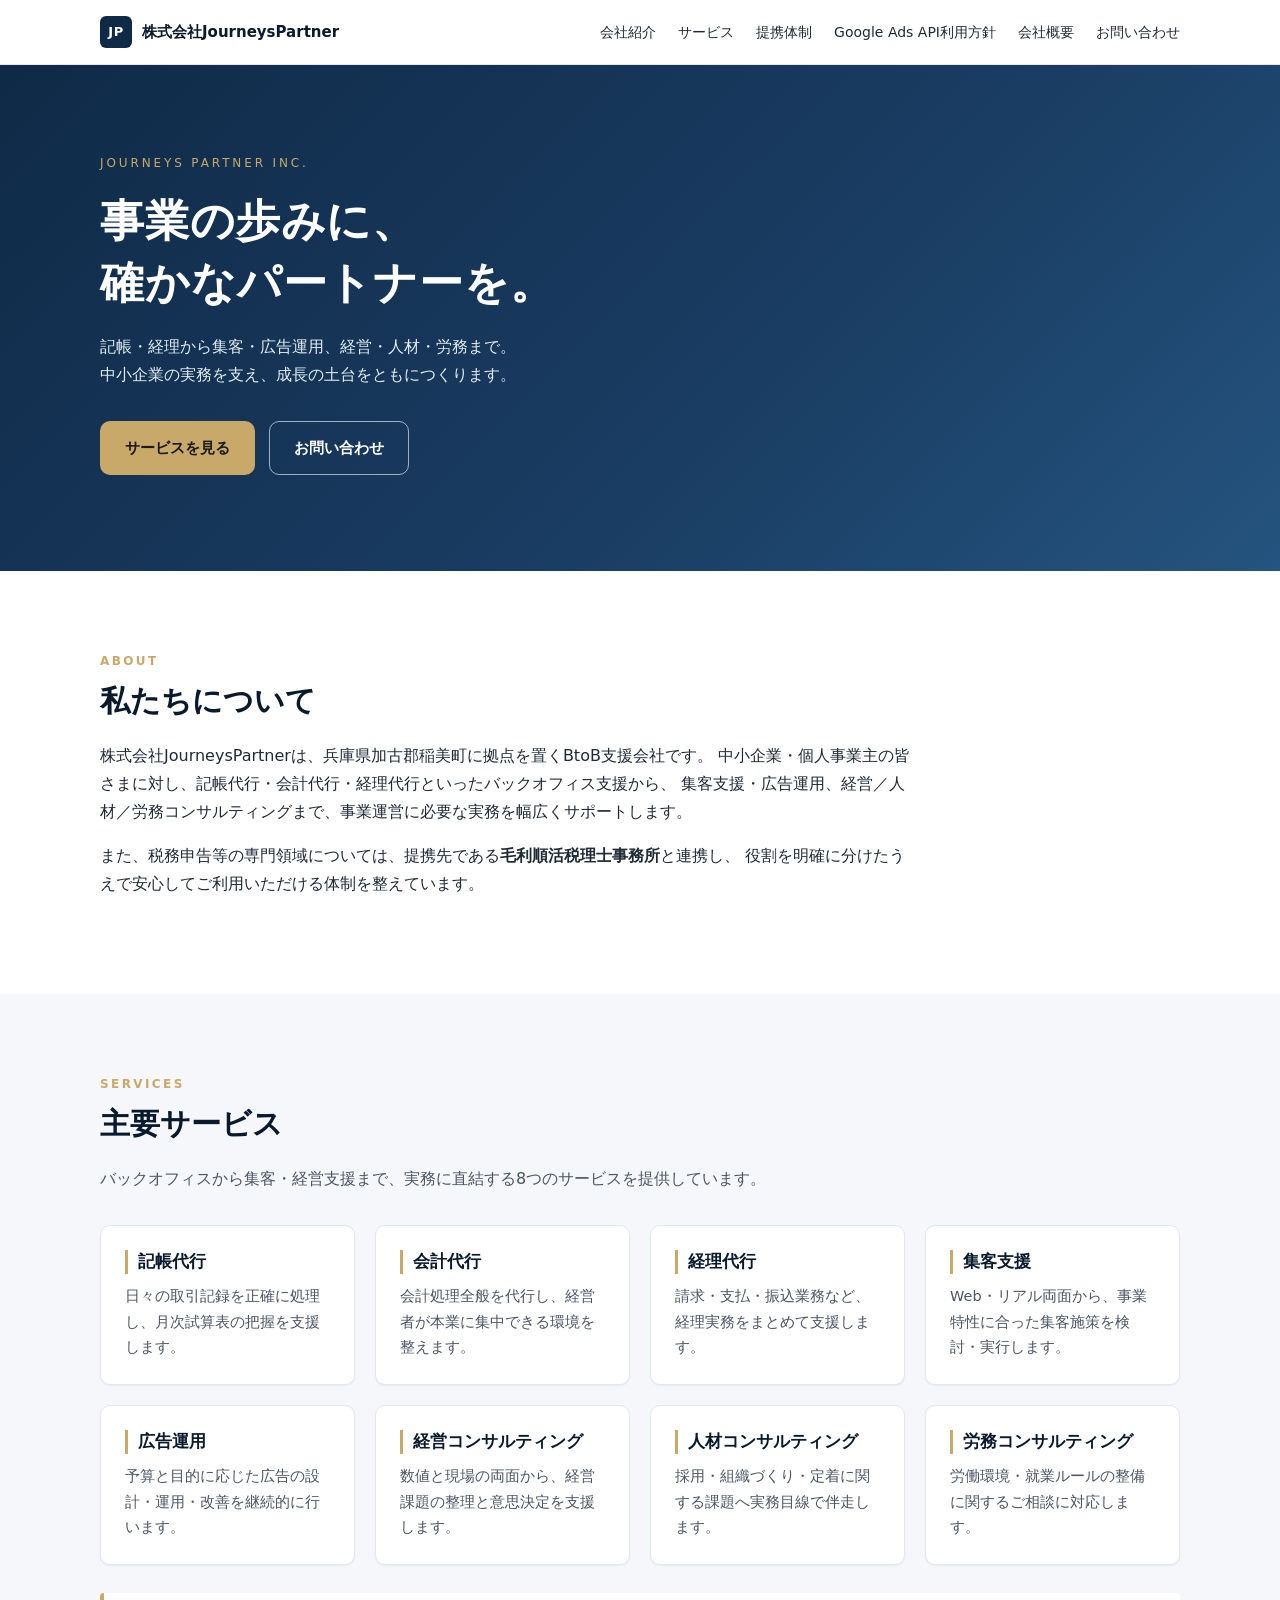
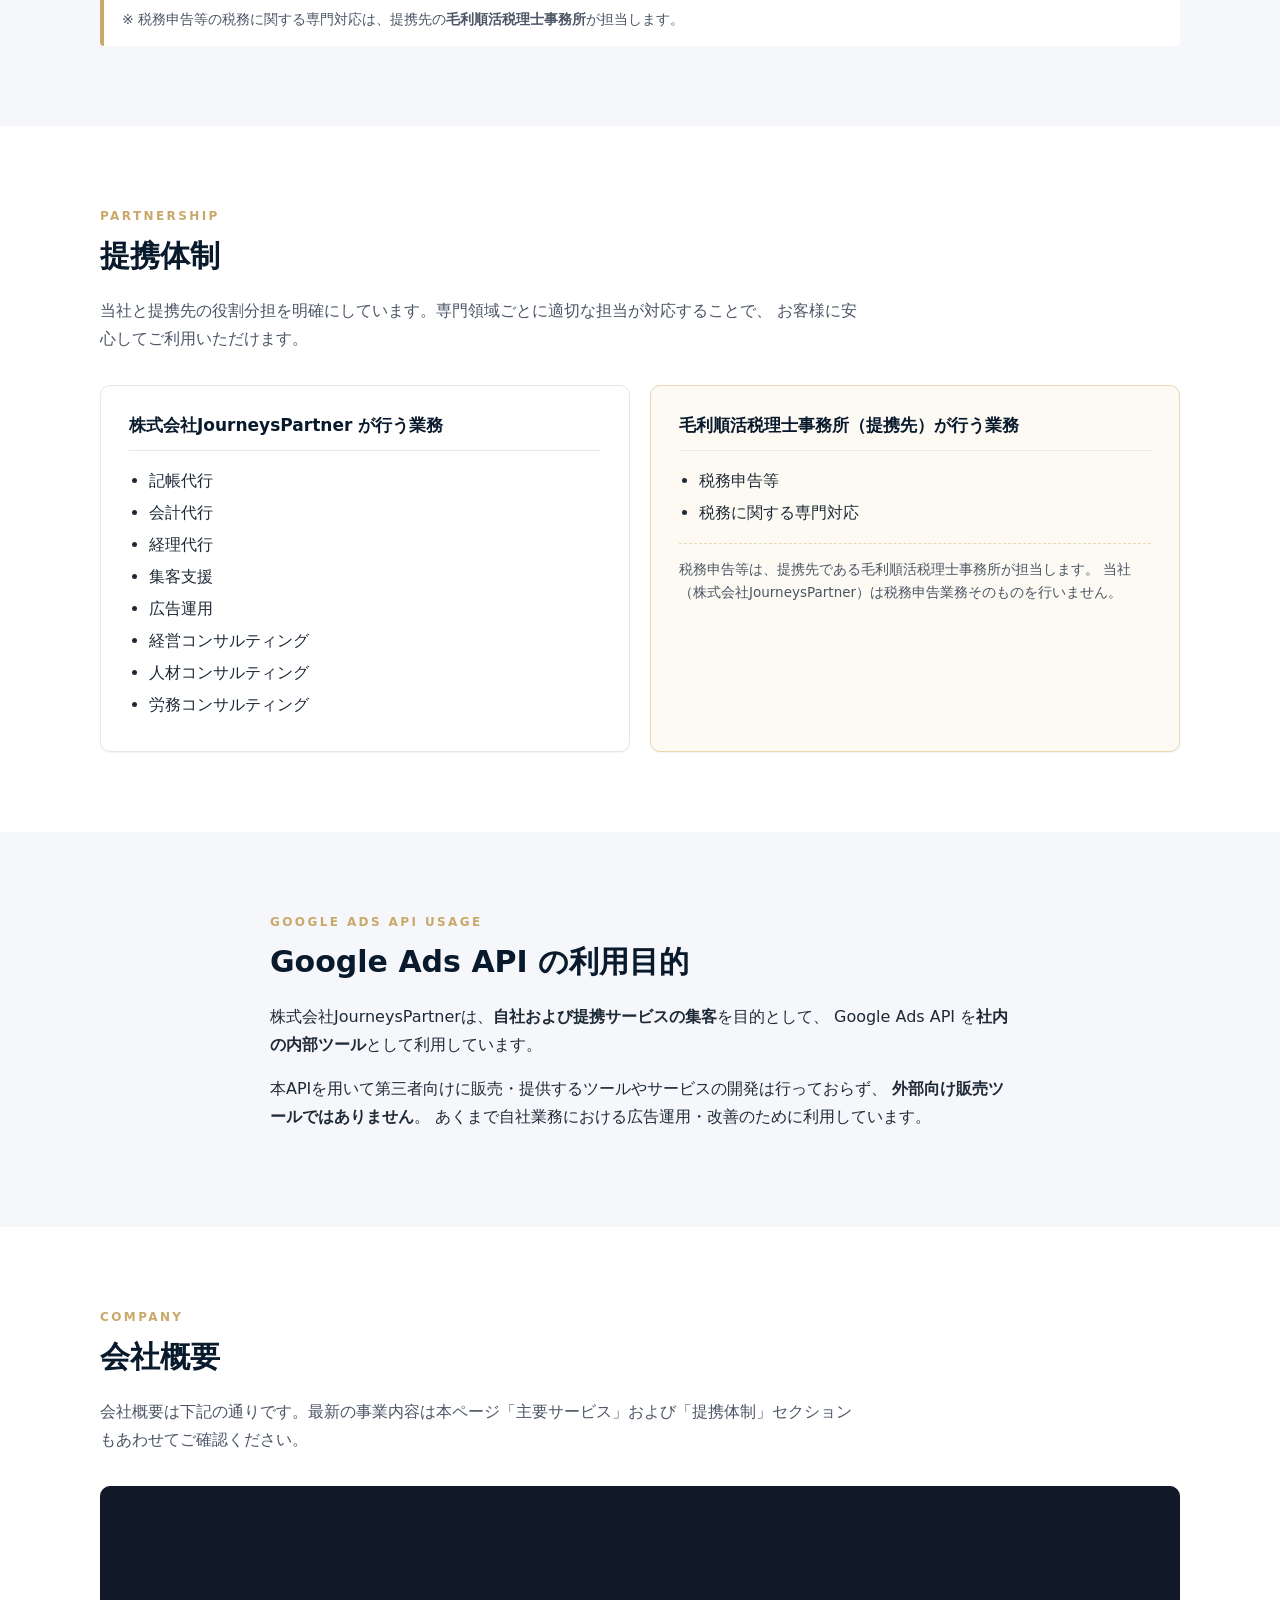
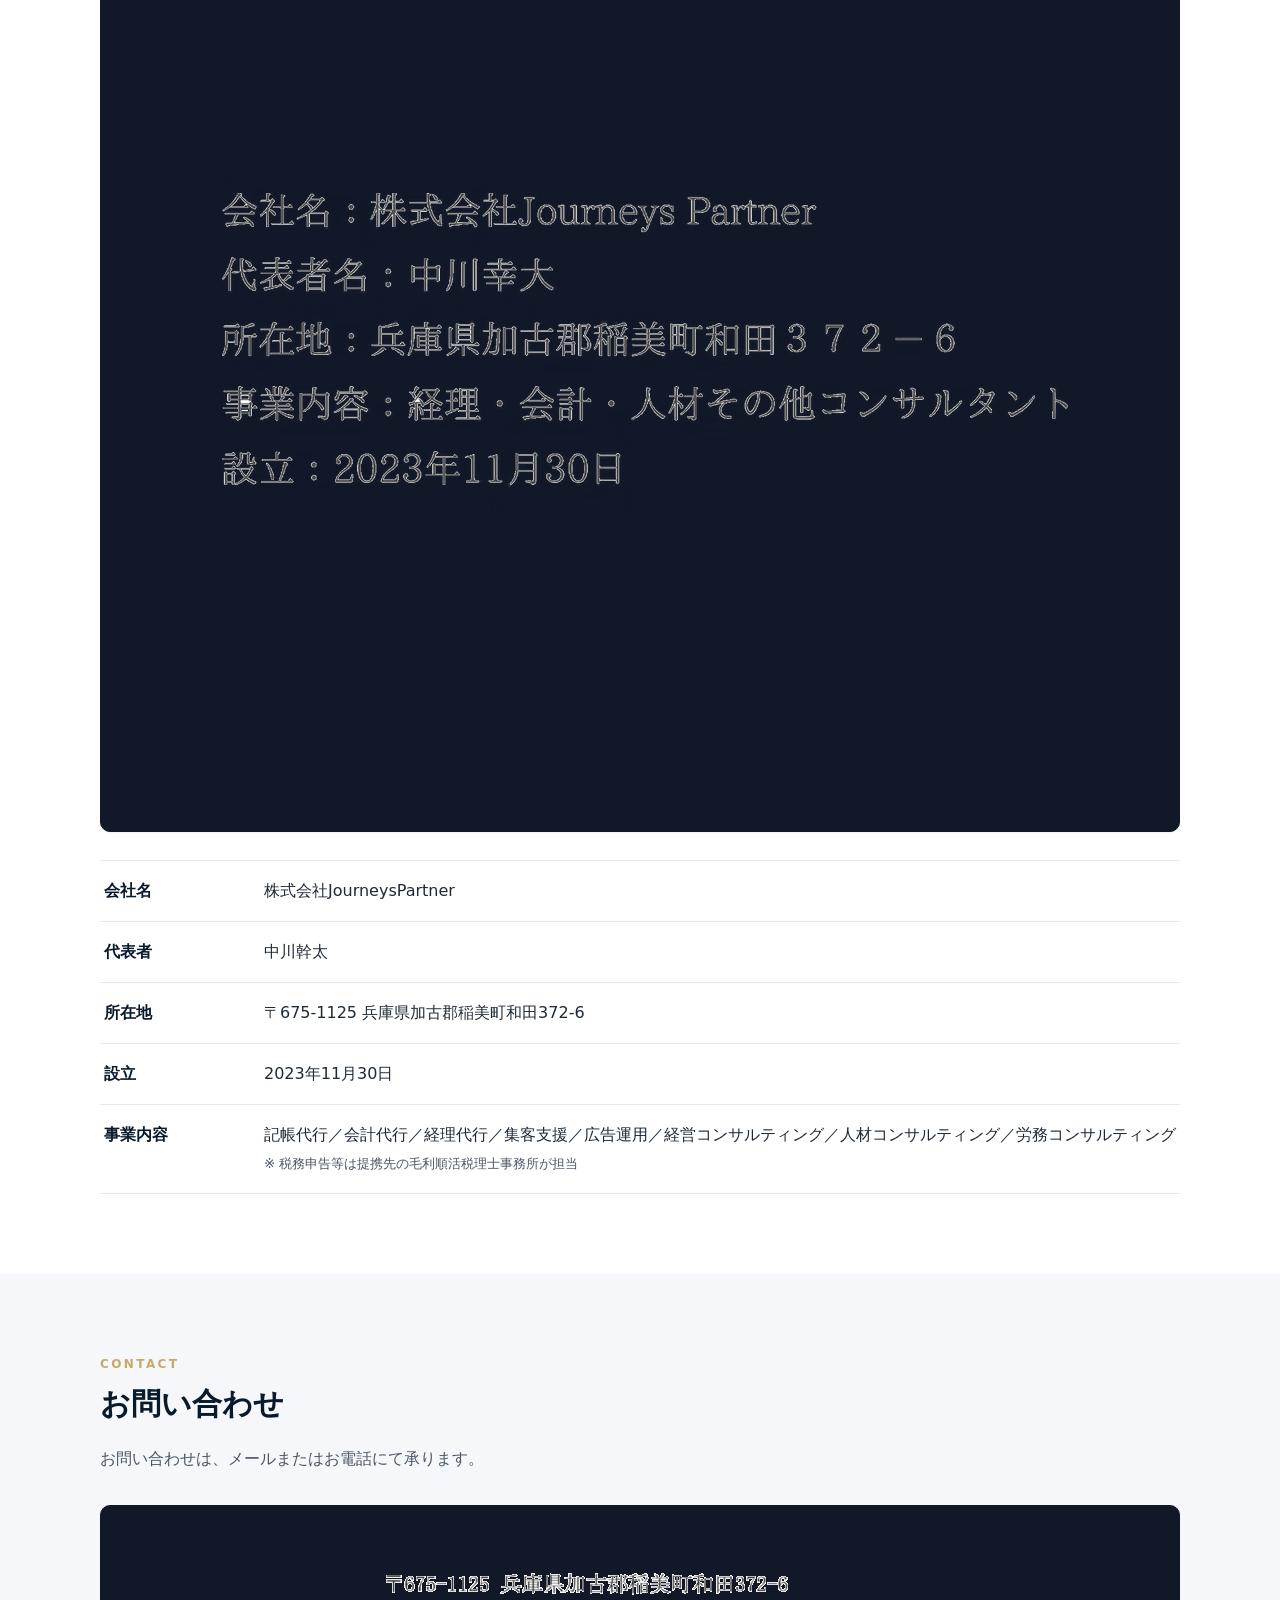
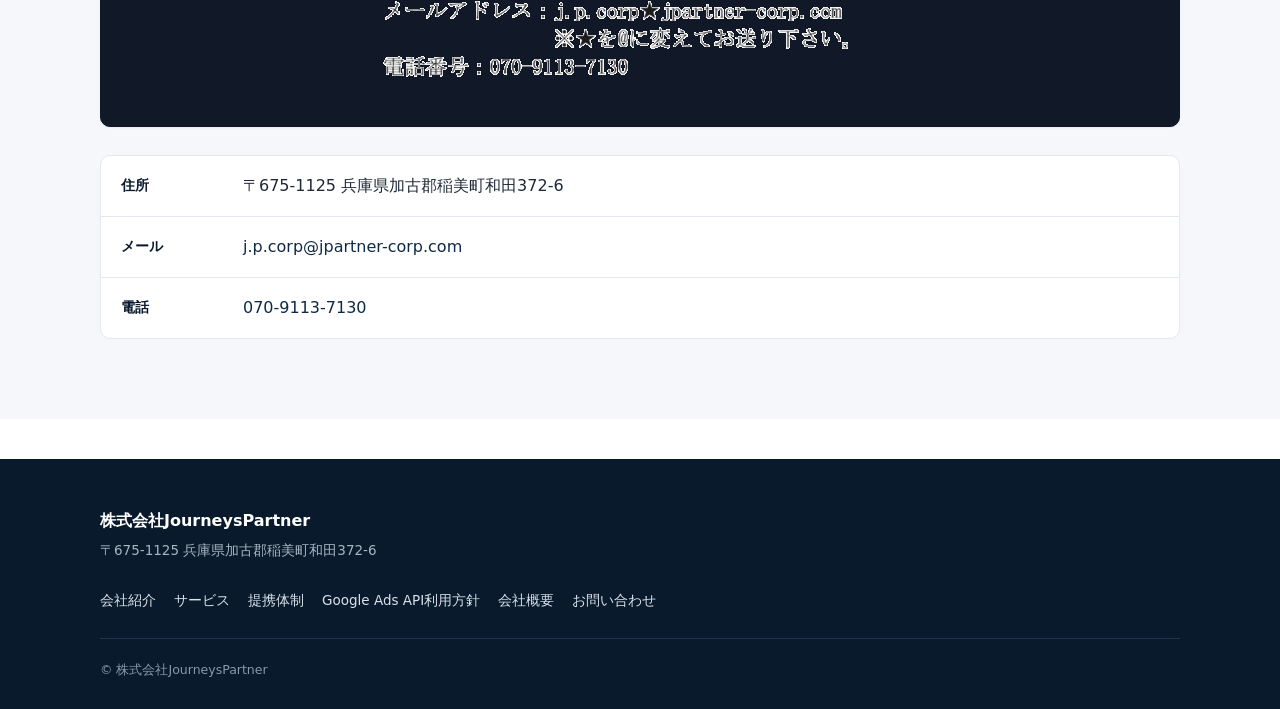
==== index.html @ 68b9101c "feat: launch journeyspartner corporate site" ====
<!DOCTYPE html>
<html lang="ja">
<head>
<meta charset="UTF-8" />
<meta name="viewport" content="width=device-width, initial-scale=1.0" />
<title>株式会社JourneysPartner｜記帳代行・集客支援・広告運用・経営コンサルティング</title>
<meta name="description" content="株式会社JourneysPartnerは、記帳代行・会計代行・経理代行・集客支援・広告運用・経営／人材／労務コンサルティングを提供します。税務申告等は提携先の毛利順活税理士事務所が担当し、役割分担を明確にしたワンストップ支援を行います。" />
<meta name="robots" content="index,follow" />
<meta name="theme-color" content="#0f2a47" />

<!-- OGP -->
<meta property="og:type" content="website" />
<meta property="og:site_name" content="株式会社JourneysPartner" />
<meta property="og:title" content="株式会社JourneysPartner" />
<meta property="og:description" content="記帳代行・集客支援・広告運用・経営コンサルティングなどを提供。税務申告等は提携先の毛利順活税理士事務所が担当します。" />
<meta property="og:locale" content="ja_JP" />
<meta property="og:image" content="assets/company-profile.png" />
<meta name="twitter:card" content="summary_large_image" />

<!-- favicon 導線: /favicon.ico もしくは下記を有効化 -->
<!-- <link rel="icon" href="assets/favicon.ico" /> -->

<link rel="stylesheet" href="css/style.css" />
</head>
<body>

<header class="site-header" role="banner">
  <div class="container header-inner">
    <a href="#top" class="brand" aria-label="株式会社JourneysPartner トップへ">
      <span class="brand-mark" aria-hidden="true">JP</span>
      <span class="brand-name">株式会社JourneysPartner</span>
    </a>
    <button class="nav-toggle" aria-expanded="false" aria-controls="globalNav" aria-label="メニューを開閉">
      <span></span><span></span><span></span>
    </button>
    <nav id="globalNav" class="global-nav" aria-label="グローバルナビゲーション">
      <ul>
        <li><a href="#about">会社紹介</a></li>
        <li><a href="#services">サービス</a></li>
        <li><a href="#partnership">提携体制</a></li>
        <li><a href="#ads-policy">Google Ads API利用方針</a></li>
        <li><a href="#company">会社概要</a></li>
        <li><a href="#contact">お問い合わせ</a></li>
      </ul>
    </nav>
  </div>
</header>

<main id="top">

  <!-- Hero -->
  <section class="hero">
    <div class="container hero-inner">
      <p class="hero-eyebrow">Journeys Partner Inc.</p>
      <h1 class="hero-title">
        事業の歩みに、<br />
        確かなパートナーを。
      </h1>
      <p class="hero-lead">
        記帳・経理から集客・広告運用、経営・人材・労務まで。<br />
        中小企業の実務を支え、成長の土台をともにつくります。
      </p>
      <div class="hero-actions">
        <a class="btn btn-primary" href="#services">サービスを見る</a>
        <a class="btn btn-ghost" href="#contact">お問い合わせ</a>
      </div>
    </div>
  </section>

  <!-- About -->
  <section id="about" class="section">
    <div class="container">
      <p class="section-eyebrow">About</p>
      <h2 class="section-title">私たちについて</h2>
      <div class="about-grid">
        <p>
          株式会社JourneysPartnerは、兵庫県加古郡稲美町に拠点を置くBtoB支援会社です。
          中小企業・個人事業主の皆さまに対し、記帳代行・会計代行・経理代行といったバックオフィス支援から、
          集客支援・広告運用、経営／人材／労務コンサルティングまで、事業運営に必要な実務を幅広くサポートします。
        </p>
        <p>
          また、税務申告等の専門領域については、提携先である<strong>毛利順活税理士事務所</strong>と連携し、
          役割を明確に分けたうえで安心してご利用いただける体制を整えています。
        </p>
      </div>
    </div>
  </section>

  <!-- Services -->
  <section id="services" class="section section-alt">
    <div class="container">
      <p class="section-eyebrow">Services</p>
      <h2 class="section-title">主要サービス</h2>
      <p class="section-desc">
        バックオフィスから集客・経営支援まで、実務に直結する8つのサービスを提供しています。
      </p>

      <ul class="service-list">
        <li class="service-card">
          <h3>記帳代行</h3>
          <p>日々の取引記録を正確に処理し、月次試算表の把握を支援します。</p>
        </li>
        <li class="service-card">
          <h3>会計代行</h3>
          <p>会計処理全般を代行し、経営者が本業に集中できる環境を整えます。</p>
        </li>
        <li class="service-card">
          <h3>経理代行</h3>
          <p>請求・支払・振込業務など、経理実務をまとめて支援します。</p>
        </li>
        <li class="service-card">
          <h3>集客支援</h3>
          <p>Web・リアル両面から、事業特性に合った集客施策を検討・実行します。</p>
        </li>
        <li class="service-card">
          <h3>広告運用</h3>
          <p>予算と目的に応じた広告の設計・運用・改善を継続的に行います。</p>
        </li>
        <li class="service-card">
          <h3>経営コンサルティング</h3>
          <p>数値と現場の両面から、経営課題の整理と意思決定を支援します。</p>
        </li>
        <li class="service-card">
          <h3>人材コンサルティング</h3>
          <p>採用・組織づくり・定着に関する課題へ実務目線で伴走します。</p>
        </li>
        <li class="service-card">
          <h3>労務コンサルティング</h3>
          <p>労働環境・就業ルールの整備に関するご相談に対応します。</p>
        </li>
      </ul>

      <p class="notice">
        ※ 税務申告等の税務に関する専門対応は、提携先の<strong>毛利順活税理士事務所</strong>が担当します。
      </p>
    </div>
  </section>

  <!-- Partnership -->
  <section id="partnership" class="section">
    <div class="container">
      <p class="section-eyebrow">Partnership</p>
      <h2 class="section-title">提携体制</h2>
      <p class="section-desc">
        当社と提携先の役割分担を明確にしています。専門領域ごとに適切な担当が対応することで、
        お客様に安心してご利用いただけます。
      </p>

      <div class="partnership-grid">
        <div class="partnership-card">
          <h3>株式会社JourneysPartner が行う業務</h3>
          <ul>
            <li>記帳代行</li>
            <li>会計代行</li>
            <li>経理代行</li>
            <li>集客支援</li>
            <li>広告運用</li>
            <li>経営コンサルティング</li>
            <li>人材コンサルティング</li>
            <li>労務コンサルティング</li>
          </ul>
        </div>
        <div class="partnership-card partnership-card-accent">
          <h3>毛利順活税理士事務所（提携先）が行う業務</h3>
          <ul>
            <li>税務申告等</li>
            <li>税務に関する専門対応</li>
          </ul>
          <p class="partnership-note">
            税務申告等は、提携先である毛利順活税理士事務所が担当します。
            当社（株式会社JourneysPartner）は税務申告業務そのものを行いません。
          </p>
        </div>
      </div>
    </div>
  </section>

  <!-- Google Ads API Policy -->
  <section id="ads-policy" class="section section-alt">
    <div class="container narrow">
      <p class="section-eyebrow">Google Ads API Usage</p>
      <h2 class="section-title">Google Ads API の利用目的</h2>
      <p>
        株式会社JourneysPartnerは、<strong>自社および提携サービスの集客</strong>を目的として、
        Google Ads API を<strong>社内の内部ツール</strong>として利用しています。
      </p>
      <p>
        本APIを用いて第三者向けに販売・提供するツールやサービスの開発は行っておらず、
        <strong>外部向け販売ツールではありません</strong>。
        あくまで自社業務における広告運用・改善のために利用しています。
      </p>
    </div>
  </section>

  <!-- Company image -->
  <section id="company" class="section">
    <div class="container">
      <p class="section-eyebrow">Company</p>
      <h2 class="section-title">会社概要</h2>
      <p class="section-desc">
        会社概要は下記の通りです。最新の事業内容は本ページ「主要サービス」および「提携体制」セクションもあわせてご確認ください。
      </p>

      <figure class="image-frame image-frame-dark">
        <img src="assets/company-profile.png"
             alt="株式会社Journeys Partner 会社概要：会社名 株式会社Journeys Partner、代表者 中川幹太、所在地 兵庫県加古郡稲美町和田372-6、設立 2023年11月30日、事業内容を記載"
             loading="lazy" />
      </figure>

      <dl class="company-meta">
        <div><dt>会社名</dt><dd>株式会社JourneysPartner</dd></div>
        <div><dt>代表者</dt><dd>中川幹太</dd></div>
        <div><dt>所在地</dt><dd>〒675-1125 兵庫県加古郡稲美町和田372-6</dd></div>
        <div><dt>設立</dt><dd>2023年11月30日</dd></div>
        <div><dt>事業内容</dt>
          <dd>
            記帳代行／会計代行／経理代行／集客支援／広告運用／経営コンサルティング／人材コンサルティング／労務コンサルティング
            <br /><small>※ 税務申告等は提携先の毛利順活税理士事務所が担当</small>
          </dd>
        </div>
      </dl>
    </div>
  </section>

  <!-- Contact image -->
  <section id="contact" class="section section-alt">
    <div class="container">
      <p class="section-eyebrow">Contact</p>
      <h2 class="section-title">お問い合わせ</h2>
      <p class="section-desc">
        お問い合わせは、メールまたはお電話にて承ります。
      </p>

      <figure class="image-frame image-frame-dark">
        <img src="assets/contact-info.png"
             alt="連絡先：〒675-1125 兵庫県加古郡稲美町和田372-6、メールアドレス j.p.corp@jpartner-corp.com、電話番号 070-9113-7130"
             loading="lazy" />
      </figure>

      <ul class="contact-list">
        <li><span class="contact-label">住所</span><span>〒675-1125 兵庫県加古郡稲美町和田372-6</span></li>
        <li><span class="contact-label">メール</span><a href="mailto:j.p.corp@jpartner-corp.com">j.p.corp@jpartner-corp.com</a></li>
        <li><span class="contact-label">電話</span><a href="tel:07091137130">070-9113-7130</a></li>
      </ul>
    </div>
  </section>

</main>

<footer class="site-footer">
  <div class="container footer-inner">
    <div class="footer-brand">
      <p class="footer-name">株式会社JourneysPartner</p>
      <p class="footer-addr">〒675-1125 兵庫県加古郡稲美町和田372-6</p>
    </div>
    <nav aria-label="フッターナビゲーション">
      <ul class="footer-nav">
        <li><a href="#about">会社紹介</a></li>
        <li><a href="#services">サービス</a></li>
        <li><a href="#partnership">提携体制</a></li>
        <li><a href="#ads-policy">Google Ads API利用方針</a></li>
        <li><a href="#company">会社概要</a></li>
        <li><a href="#contact">お問い合わせ</a></li>
      </ul>
    </nav>
    <p class="copyright">&copy; 株式会社JourneysPartner</p>
  </div>
</footer>

<script src="js/main.js"></script>
</body>
</html>
---- css/style.css ----
:root {
  --color-bg: #ffffff;
  --color-bg-alt: #f5f7fa;
  --color-text: #1f2a37;
  --color-text-muted: #4b5565;
  --color-primary: #0f2a47;
  --color-primary-strong: #091a2d;
  --color-accent: #c9a96a;
  --color-border: #e3e8ef;
  --color-frame: #111827;
  --max-width: 1120px;
  --radius: 10px;
  --shadow-sm: 0 1px 2px rgba(15, 42, 71, 0.06);
  --shadow-md: 0 6px 24px rgba(15, 42, 71, 0.08);
  --font-jp: "Hiragino Kaku Gothic ProN", "Hiragino Sans", "Yu Gothic", "Meiryo", system-ui, -apple-system, "Segoe UI", sans-serif;
}

* { box-sizing: border-box; }
html { scroll-behavior: smooth; }
body {
  margin: 0;
  font-family: var(--font-jp);
  color: var(--color-text);
  background: var(--color-bg);
  line-height: 1.75;
  -webkit-font-smoothing: antialiased;
  font-size: 16px;
}
img { max-width: 100%; height: auto; display: block; }
a { color: var(--color-primary); text-decoration: none; }
a:hover { text-decoration: underline; }
h1, h2, h3 { line-height: 1.4; color: var(--color-primary-strong); }

.container { width: 100%; max-width: var(--max-width); margin: 0 auto; padding: 0 20px; }
.container.narrow { max-width: 780px; }

/* Header */
.site-header {
  position: sticky; top: 0; z-index: 50;
  background: rgba(255,255,255,0.95);
  backdrop-filter: saturate(180%) blur(8px);
  border-bottom: 1px solid var(--color-border);
}
.header-inner {
  display: flex; align-items: center; justify-content: space-between;
  height: 64px;
}
.brand { display: flex; align-items: center; gap: 10px; font-weight: 700; color: var(--color-primary-strong); }
.brand:hover { text-decoration: none; }
.brand-mark {
  display: inline-flex; align-items: center; justify-content: center;
  width: 32px; height: 32px; border-radius: 6px;
  background: var(--color-primary); color: #fff;
  font-size: 13px; letter-spacing: 0.5px;
}
.brand-name { font-size: 15px; }
.global-nav ul {
  display: flex; gap: 22px; list-style: none; margin: 0; padding: 0;
}
.global-nav a {
  font-size: 14px; color: var(--color-text); font-weight: 500;
}
.global-nav a:hover { color: var(--color-primary); }

.nav-toggle {
  display: none; background: none; border: 0; cursor: pointer;
  width: 40px; height: 40px; padding: 8px;
}
.nav-toggle span {
  display: block; height: 2px; background: var(--color-primary-strong);
  margin: 5px 0; transition: transform .2s, opacity .2s;
}

/* Hero */
.hero {
  background: linear-gradient(135deg, #0f2a47 0%, #1a3d63 60%, #24547f 100%);
  color: #fff;
  padding: 88px 0 96px;
}
.hero-eyebrow {
  letter-spacing: 0.24em; font-size: 12px; text-transform: uppercase;
  color: var(--color-accent); margin: 0 0 16px;
}
.hero-title {
  font-size: clamp(28px, 4.2vw, 44px);
  margin: 0 0 20px;
  color: #fff;
  font-weight: 700;
  letter-spacing: 0.02em;
}
.hero-lead {
  font-size: clamp(14px, 1.6vw, 16px);
  color: #e5edf5;
  margin: 0 0 32px;
}
.hero-actions { display: flex; gap: 14px; flex-wrap: wrap; }

.btn {
  display: inline-block; padding: 13px 24px;
  border-radius: var(--radius); font-weight: 600; font-size: 15px;
  border: 1px solid transparent; transition: .2s;
}
.btn-primary { background: var(--color-accent); color: #1a1a1a; }
.btn-primary:hover { background: #d9ba7a; text-decoration: none; }
.btn-ghost { border-color: rgba(255,255,255,0.6); color: #fff; }
.btn-ghost:hover { background: rgba(255,255,255,0.1); text-decoration: none; }

/* Section */
.section { padding: 80px 0; }
.section-alt { background: var(--color-bg-alt); }
.section-eyebrow {
  color: var(--color-accent);
  letter-spacing: 0.2em; font-size: 12px; text-transform: uppercase;
  margin: 0 0 8px; font-weight: 600;
}
.section-title {
  font-size: clamp(22px, 2.6vw, 30px); margin: 0 0 20px;
}
.section-desc { color: var(--color-text-muted); margin: 0 0 32px; max-width: 760px; }

.about-grid p { margin: 0 0 16px; max-width: 820px; }

/* Services */
.service-list {
  list-style: none; padding: 0; margin: 0;
  display: grid; gap: 20px;
  grid-template-columns: repeat(auto-fit, minmax(240px, 1fr));
}
.service-card {
  background: #fff; padding: 24px;
  border: 1px solid var(--color-border);
  border-radius: var(--radius);
  box-shadow: var(--shadow-sm);
  transition: transform .2s, box-shadow .2s;
}
.service-card:hover { transform: translateY(-2px); box-shadow: var(--shadow-md); }
.service-card h3 {
  margin: 0 0 10px; font-size: 17px;
  border-left: 3px solid var(--color-accent);
  padding-left: 10px;
}
.service-card p { margin: 0; color: var(--color-text-muted); font-size: 14.5px; }
.notice {
  margin: 28px 0 0; padding: 14px 18px;
  background: #fff; border-left: 4px solid var(--color-accent);
  color: var(--color-text-muted); font-size: 14px; border-radius: 4px;
}

/* Partnership */
.partnership-grid {
  display: grid; gap: 20px;
  grid-template-columns: repeat(auto-fit, minmax(280px, 1fr));
}
.partnership-card {
  background: #fff; border: 1px solid var(--color-border);
  border-radius: var(--radius); padding: 28px;
  box-shadow: var(--shadow-sm);
}
.partnership-card h3 {
  margin: 0 0 16px; font-size: 17px;
  padding-bottom: 12px; border-bottom: 1px solid var(--color-border);
}
.partnership-card ul { margin: 0; padding-left: 20px; color: var(--color-text); }
.partnership-card ul li { margin: 4px 0; }
.partnership-card-accent {
  background: #fcfaf3;
  border-color: #e8d9b0;
}
.partnership-note {
  margin: 16px 0 0; padding-top: 14px;
  border-top: 1px dashed #e8d9b0;
  font-size: 13.5px; color: var(--color-text-muted);
}

/* Image frame */
.image-frame {
  margin: 0 0 28px; padding: 20px;
  background: #fff;
  border: 1px solid var(--color-border);
  border-radius: var(--radius);
  box-shadow: var(--shadow-sm);
  text-align: center;
}
.image-frame img { margin: 0 auto; max-width: 100%; }
.image-frame-dark {
  background: var(--color-frame);
  border-color: var(--color-frame);
}

/* Company meta */
.company-meta {
  margin: 0; display: grid; gap: 0;
  border-top: 1px solid var(--color-border);
}
.company-meta > div {
  display: grid;
  grid-template-columns: 160px 1fr;
  padding: 16px 4px;
  border-bottom: 1px solid var(--color-border);
}
.company-meta dt { font-weight: 600; color: var(--color-primary-strong); margin: 0; }
.company-meta dd { margin: 0; color: var(--color-text); }
.company-meta small { color: var(--color-text-muted); }

/* Contact list */
.contact-list {
  list-style: none; padding: 0; margin: 0;
  background: #fff; border: 1px solid var(--color-border);
  border-radius: var(--radius); overflow: hidden;
}
.contact-list li {
  display: grid; grid-template-columns: 110px 1fr; gap: 12px;
  padding: 16px 20px; border-bottom: 1px solid var(--color-border);
  align-items: center;
}
.contact-list li:last-child { border-bottom: 0; }
.contact-label { font-weight: 600; color: var(--color-primary-strong); font-size: 14px; }

/* Footer */
.site-footer {
  background: var(--color-primary-strong); color: #d9e0ea;
  padding: 48px 0 28px; margin-top: 40px;
}
.footer-inner { display: grid; gap: 24px; }
.footer-name { margin: 0 0 4px; color: #fff; font-weight: 600; }
.footer-addr { margin: 0; font-size: 13.5px; color: #a8b4c4; }
.footer-nav {
  list-style: none; padding: 0; margin: 0;
  display: flex; flex-wrap: wrap; gap: 18px;
}
.footer-nav a { color: #d9e0ea; font-size: 13.5px; }
.footer-nav a:hover { color: #fff; }
.copyright {
  margin: 0; padding-top: 20px; border-top: 1px solid #1e3352;
  font-size: 12.5px; color: #8998ad;
}

/* Responsive */
@media (max-width: 840px) {
  .nav-toggle { display: block; }
  .global-nav {
    position: absolute; top: 64px; left: 0; right: 0;
    background: #fff; border-bottom: 1px solid var(--color-border);
    max-height: 0; overflow: hidden; transition: max-height .25s ease;
  }
  .global-nav.is-open { max-height: 480px; }
  .global-nav ul { flex-direction: column; gap: 0; padding: 8px 20px 16px; }
  .global-nav li { border-bottom: 1px solid var(--color-border); }
  .global-nav li:last-child { border-bottom: 0; }
  .global-nav a { display: block; padding: 14px 0; }

  .hero { padding: 64px 0 72px; }
  .section { padding: 60px 0; }

  .company-meta > div { grid-template-columns: 1fr; gap: 4px; }
  .company-meta dt { font-size: 13px; color: var(--color-text-muted); }

  .contact-list li { grid-template-columns: 80px 1fr; padding: 14px 16px; }
}

@media (max-width: 480px) {
  .brand-name { display: none; }
  .hero-title { letter-spacing: 0; }
}
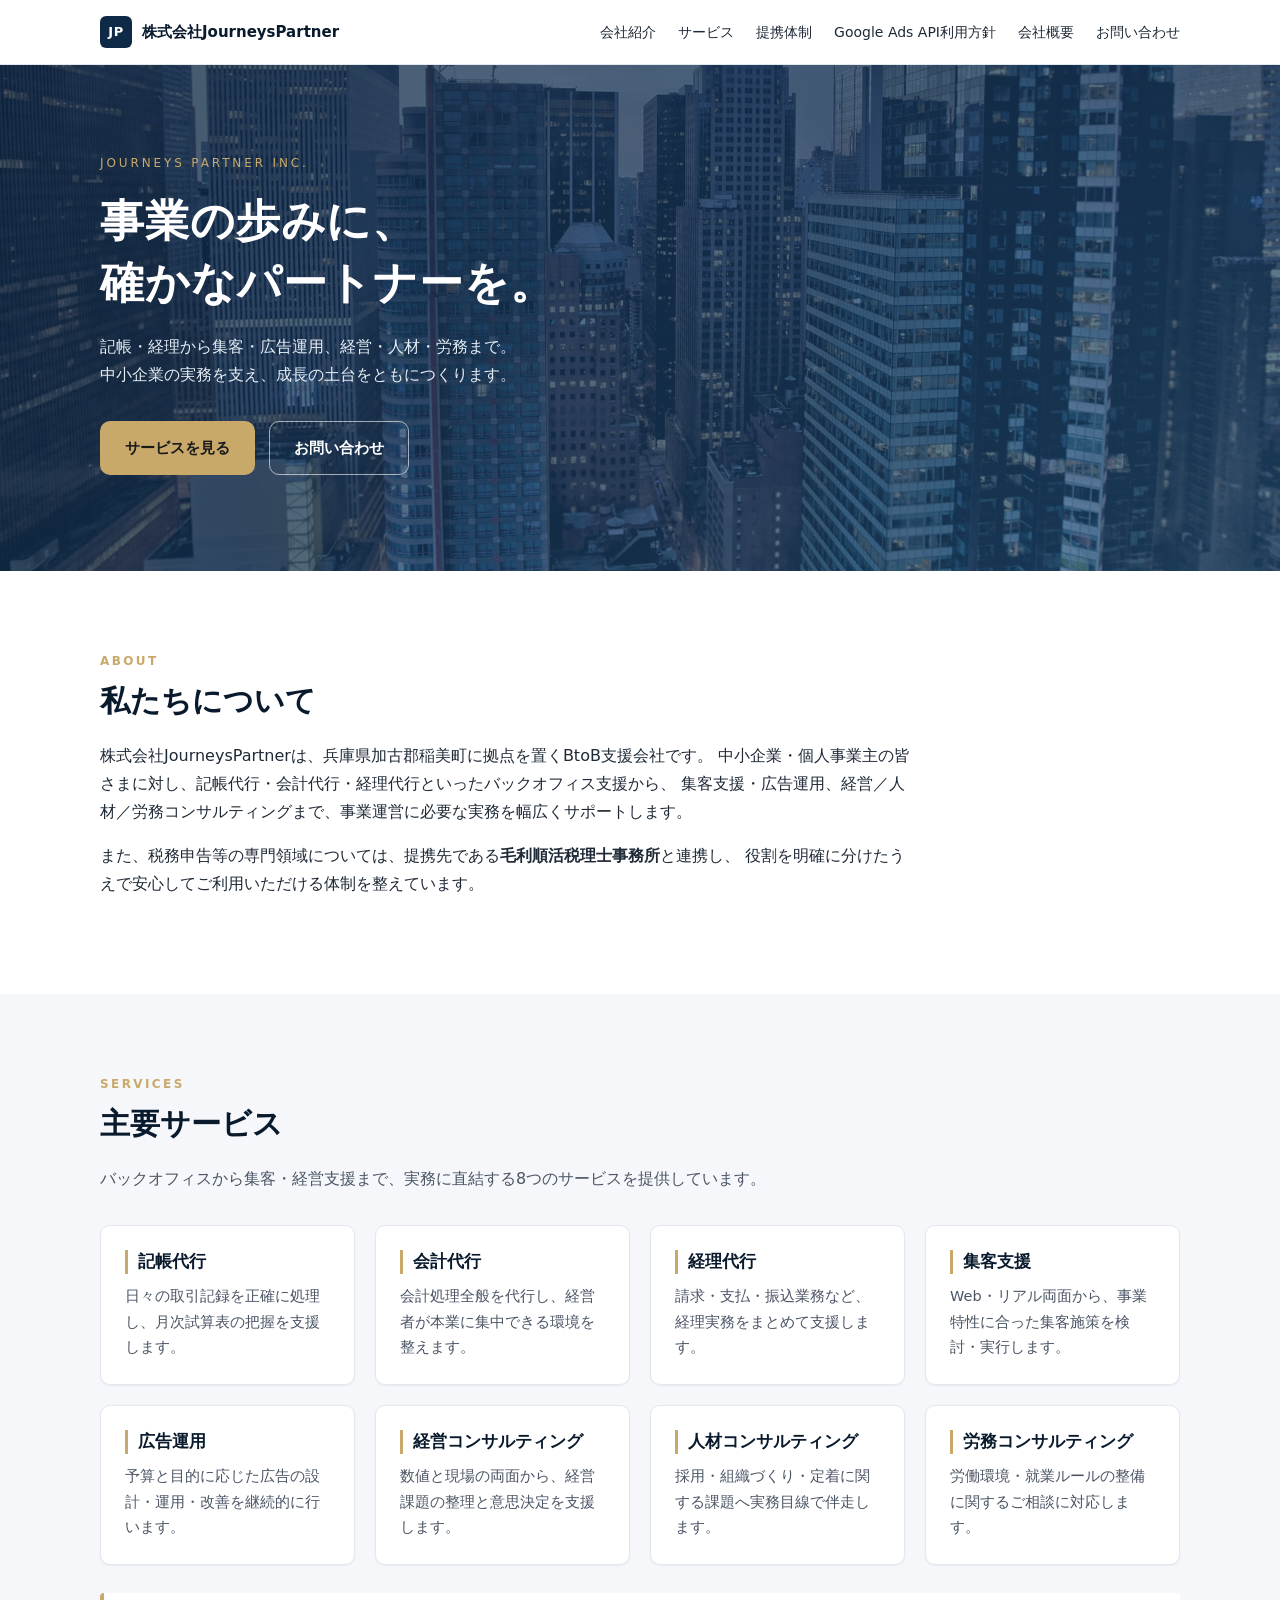
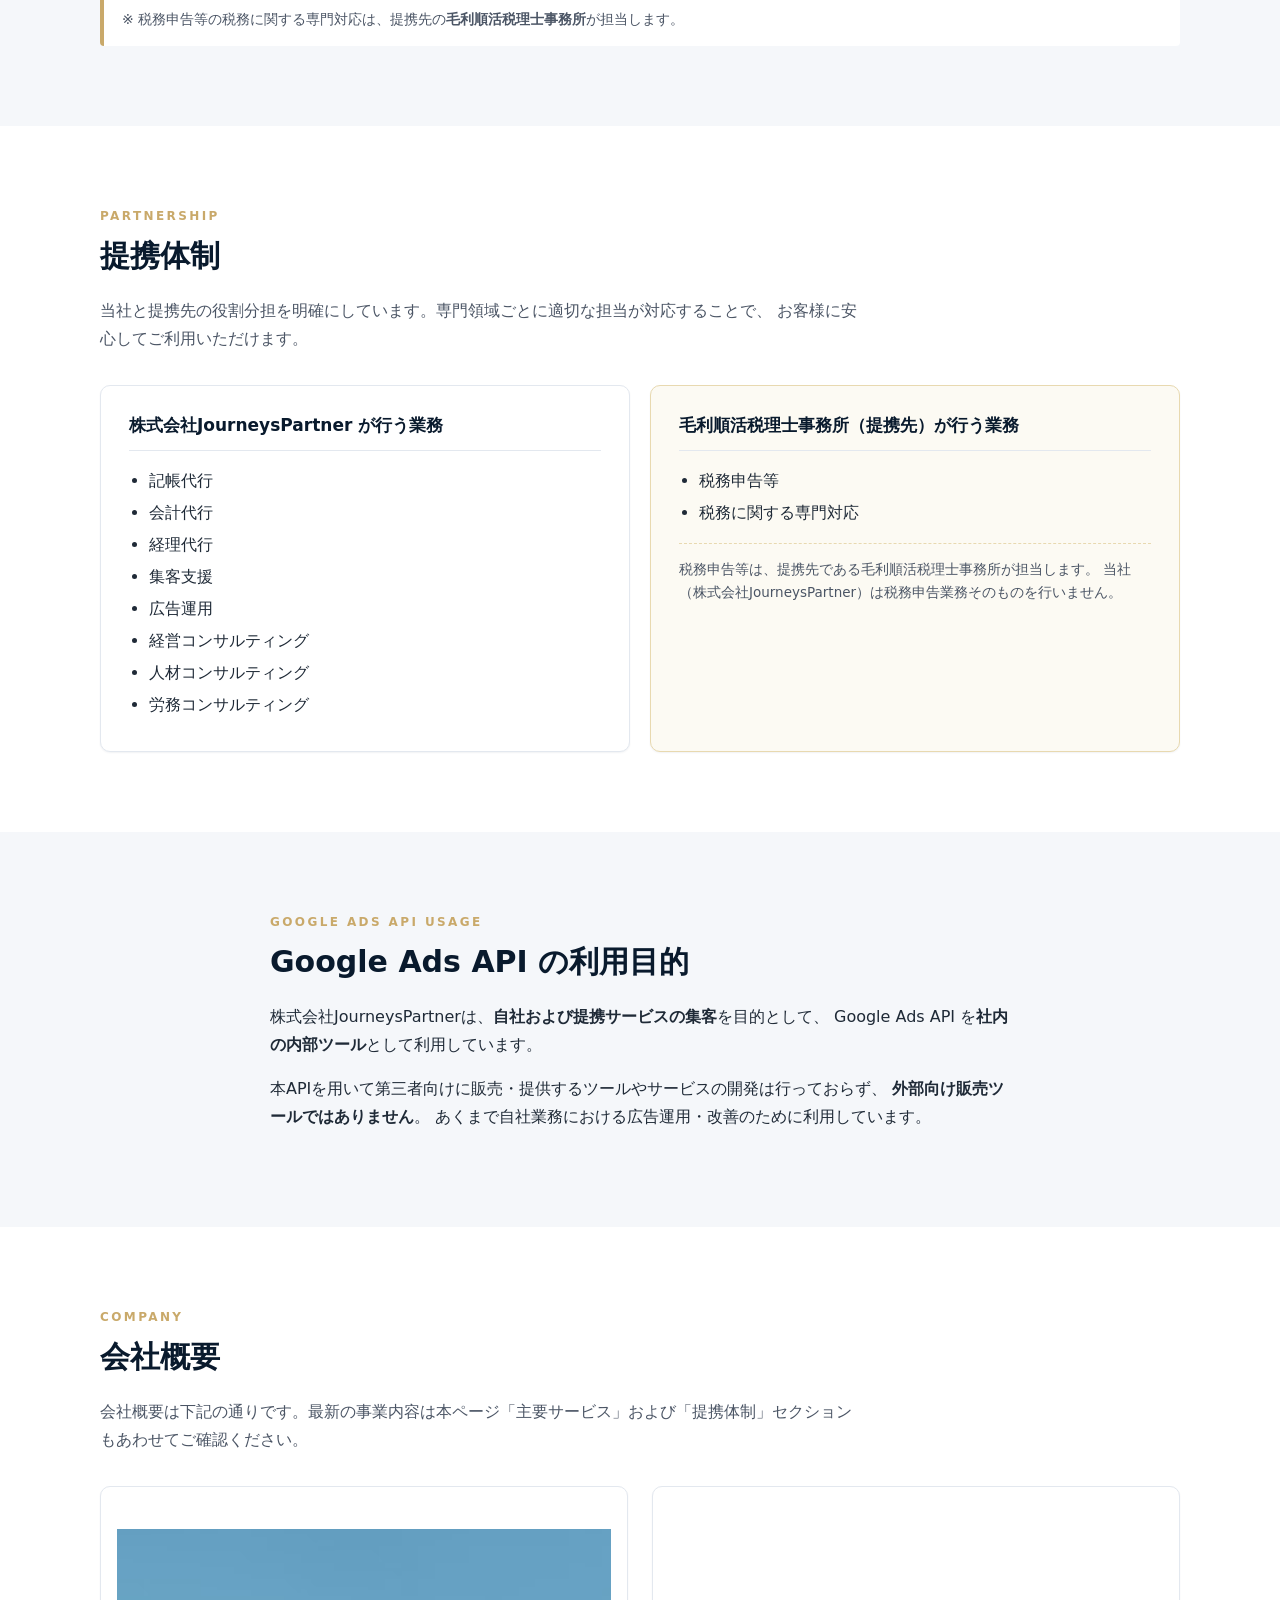
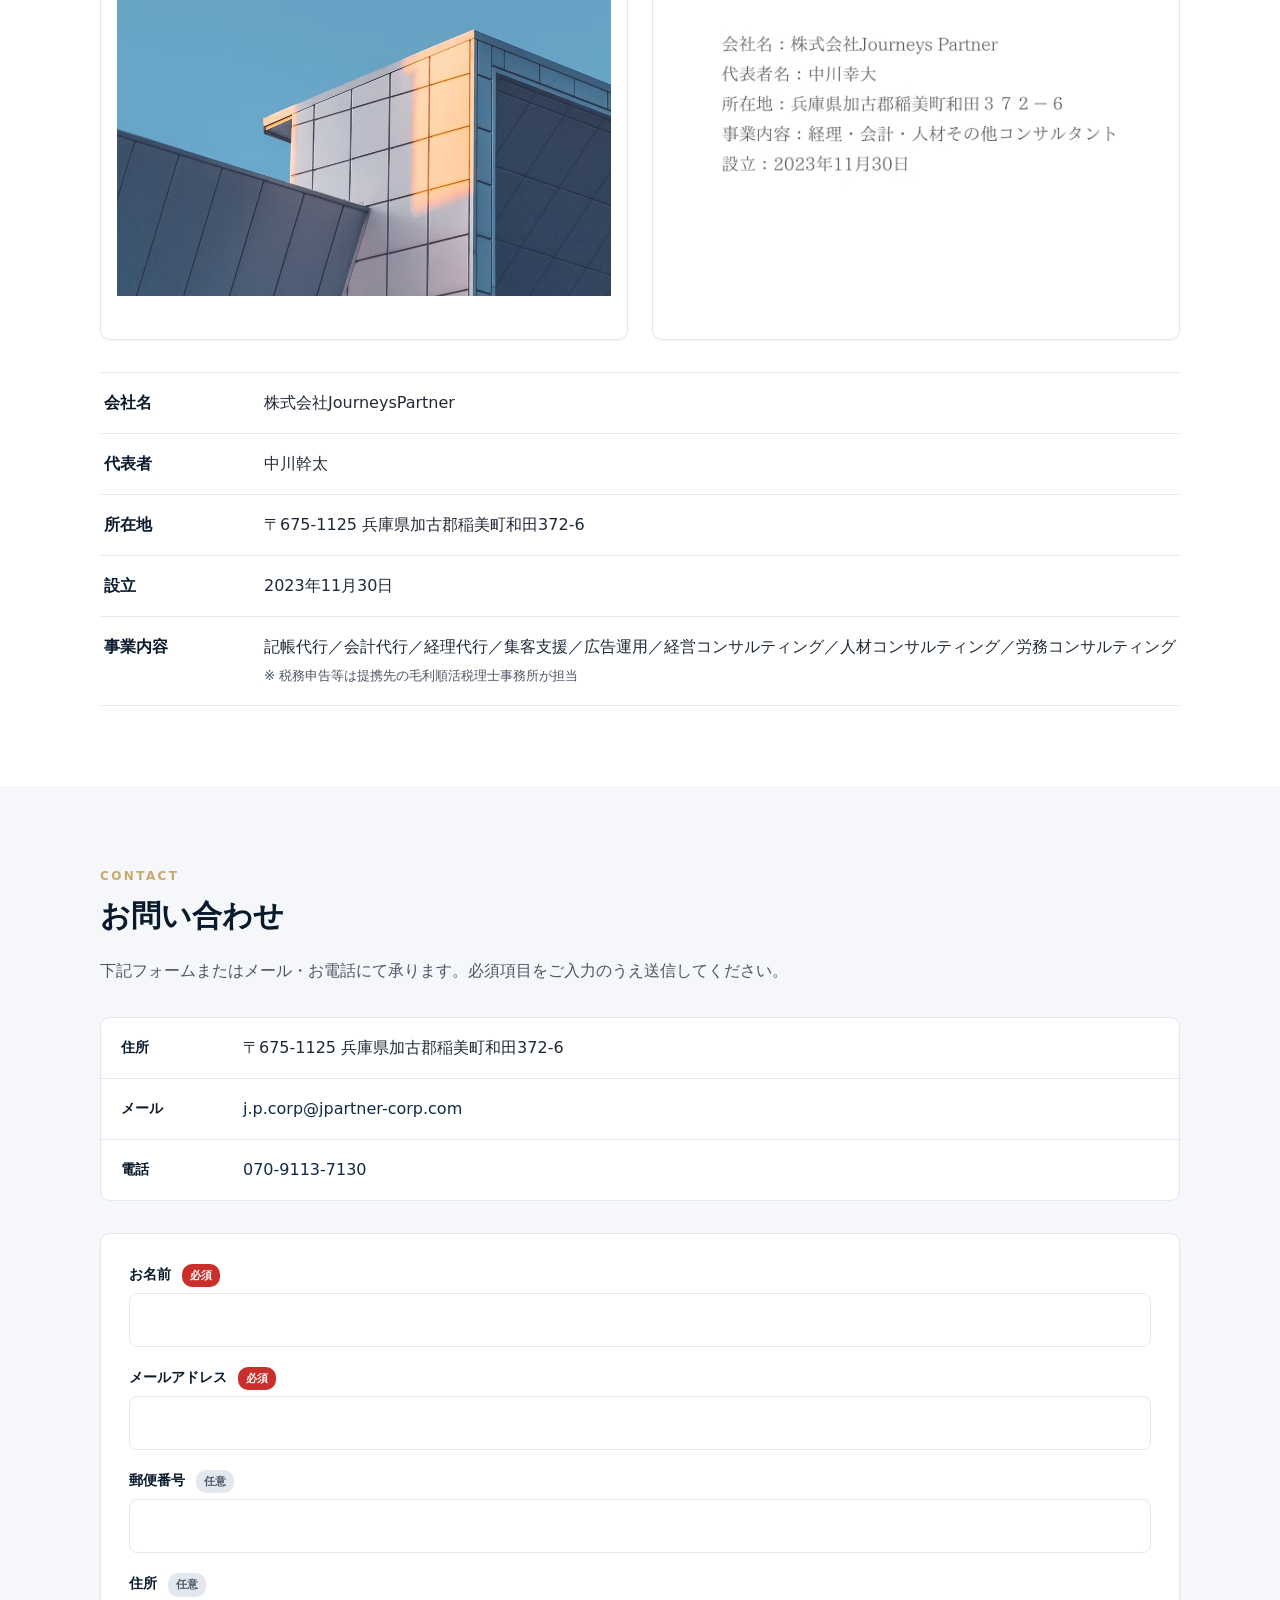
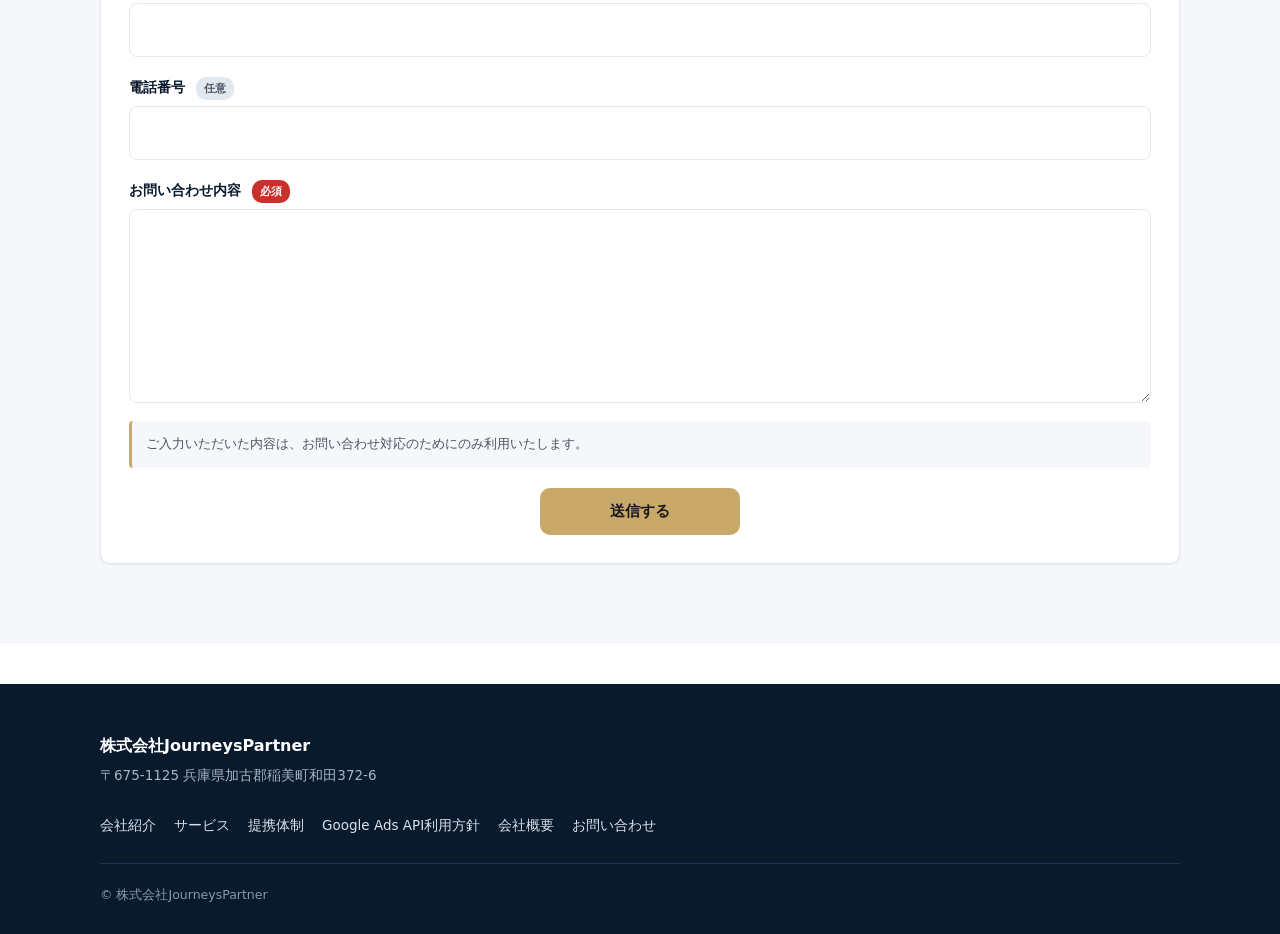
==== commit bde79361: "feat: update hero bg, company 2-col layout, netlify contact form - ヘッダー背景に assets/header-bg.png を適用（" ====
--- a/index.html
+++ b/index.html
@@ -201,11 +201,18 @@
         会社概要は下記の通りです。最新の事業内容は本ページ「主要サービス」および「提携体制」セクションもあわせてご確認ください。
       </p>
 
-      <figure class="image-frame image-frame-dark">
-        <img src="assets/company-profile.png"
-             alt="株式会社Journeys Partner 会社概要：会社名 株式会社Journeys Partner、代表者 中川幹太、所在地 兵庫県加古郡稲美町和田372-6、設立 2023年11月30日、事業内容を記載"
-             loading="lazy" />
-      </figure>
+      <div class="company-visual">
+        <figure class="company-visual-item">
+          <img src="assets/company-left.png"
+               alt="株式会社JourneysPartner 会社紹介ビジュアル"
+               loading="lazy" />
+        </figure>
+        <figure class="company-visual-item">
+          <img src="assets/company-profile.png"
+               alt="株式会社JourneysPartner 会社概要"
+               loading="lazy" />
+        </figure>
+      </div>
 
       <dl class="company-meta">
         <div><dt>会社名</dt><dd>株式会社JourneysPartner</dd></div>
@@ -228,20 +235,64 @@
       <p class="section-eyebrow">Contact</p>
       <h2 class="section-title">お問い合わせ</h2>
       <p class="section-desc">
-        お問い合わせは、メールまたはお電話にて承ります。
-      </p>
-
-      <figure class="image-frame image-frame-dark">
-        <img src="assets/contact-info.png"
-             alt="連絡先：〒675-1125 兵庫県加古郡稲美町和田372-6、メールアドレス j.p.corp@jpartner-corp.com、電話番号 070-9113-7130"
-             loading="lazy" />
-      </figure>
+        下記フォームまたはメール・お電話にて承ります。必須項目をご入力のうえ送信してください。
+      </p>
 
       <ul class="contact-list">
         <li><span class="contact-label">住所</span><span>〒675-1125 兵庫県加古郡稲美町和田372-6</span></li>
         <li><span class="contact-label">メール</span><a href="mailto:j.p.corp@jpartner-corp.com">j.p.corp@jpartner-corp.com</a></li>
         <li><span class="contact-label">電話</span><a href="tel:07091137130">070-9113-7130</a></li>
       </ul>
+
+      <form class="contact-form"
+            name="contact"
+            method="POST"
+            data-netlify="true"
+            netlify-honeypot="bot-field"
+            action="/?contact=success">
+        <input type="hidden" name="form-name" value="contact" />
+        <p class="contact-form-hp" aria-hidden="true">
+          <label>Do not fill this out: <input name="bot-field" tabindex="-1" autocomplete="off" /></label>
+        </p>
+
+        <div class="form-row">
+          <label for="cf-name">お名前 <span class="req">必須</span></label>
+          <input id="cf-name" name="お名前" type="text" required />
+        </div>
+
+        <div class="form-row">
+          <label for="cf-email">メールアドレス <span class="req">必須</span></label>
+          <input id="cf-email" name="メールアドレス" type="email" required />
+        </div>
+
+        <div class="form-row">
+          <label for="cf-zip">郵便番号 <span class="opt">任意</span></label>
+          <input id="cf-zip" name="郵便番号" type="text" autocomplete="postal-code" />
+        </div>
+
+        <div class="form-row">
+          <label for="cf-addr">住所 <span class="opt">任意</span></label>
+          <input id="cf-addr" name="住所" type="text" autocomplete="street-address" />
+        </div>
+
+        <div class="form-row">
+          <label for="cf-tel">電話番号 <span class="opt">任意</span></label>
+          <input id="cf-tel" name="電話番号" type="tel" autocomplete="tel" />
+        </div>
+
+        <div class="form-row">
+          <label for="cf-msg">お問い合わせ内容 <span class="req">必須</span></label>
+          <textarea id="cf-msg" name="お問い合わせ内容" rows="6" required></textarea>
+        </div>
+
+        <p class="contact-form-note">
+          ご入力いただいた内容は、お問い合わせ対応のためにのみ利用いたします。
+        </p>
+
+        <div class="form-actions">
+          <button type="submit" class="btn btn-primary">送信する</button>
+        </div>
+      </form>
     </div>
   </section>
 
--- a/css/style.css
+++ b/css/style.css
@@ -73,10 +73,14 @@
 
 /* Hero */
 .hero {
-  background: linear-gradient(135deg, #0f2a47 0%, #1a3d63 60%, #24547f 100%);
+  position: relative;
+  background:
+    linear-gradient(135deg, rgba(15,42,71,0.78) 0%, rgba(26,61,99,0.72) 60%, rgba(36,84,127,0.68) 100%),
+    url("../assets/header-bg.png") center/cover no-repeat;
   color: #fff;
   padding: 88px 0 96px;
 }
+.hero-inner { position: relative; z-index: 1; }
 .hero-eyebrow {
   letter-spacing: 0.24em; font-size: 12px; text-transform: uppercase;
   color: var(--color-accent); margin: 0 0 16px;
@@ -186,6 +190,76 @@
   background: var(--color-frame);
   border-color: var(--color-frame);
 }
+
+/* Company visual (2-column on desktop) */
+.company-visual {
+  display: grid;
+  grid-template-columns: 1fr 1fr;
+  gap: 24px;
+  margin: 0 0 32px;
+  align-items: stretch;
+}
+.company-visual-item {
+  margin: 0;
+  background: #fff;
+  border: 1px solid var(--color-border);
+  border-radius: var(--radius);
+  box-shadow: var(--shadow-sm);
+  padding: 16px;
+  display: flex;
+  align-items: center;
+  justify-content: center;
+}
+.company-visual-item img { width: 100%; height: auto; max-height: 420px; object-fit: contain; }
+
+/* Contact form */
+.contact-form {
+  margin: 32px 0 0;
+  background: #fff;
+  border: 1px solid var(--color-border);
+  border-radius: var(--radius);
+  box-shadow: var(--shadow-sm);
+  padding: 28px;
+}
+.contact-form-hp { position: absolute; left: -9999px; width: 1px; height: 1px; overflow: hidden; }
+.form-row { display: flex; flex-direction: column; margin: 0 0 18px; }
+.form-row label { font-size: 14px; font-weight: 600; color: var(--color-primary-strong); margin: 0 0 6px; }
+.form-row input,
+.form-row textarea {
+  font: inherit;
+  padding: 12px 14px;
+  border: 1px solid var(--color-border);
+  border-radius: 8px;
+  background: #fff;
+  color: var(--color-text);
+  width: 100%;
+}
+.form-row input:focus,
+.form-row textarea:focus {
+  outline: none;
+  border-color: var(--color-primary);
+  box-shadow: 0 0 0 3px rgba(15,42,71,0.12);
+}
+.form-row textarea { resize: vertical; min-height: 140px; }
+.req {
+  display: inline-block; margin-left: 6px;
+  font-size: 11px; font-weight: 600;
+  background: #c9302c; color: #fff;
+  padding: 2px 8px; border-radius: 10px;
+}
+.opt {
+  display: inline-block; margin-left: 6px;
+  font-size: 11px; font-weight: 600;
+  background: #e3e8ef; color: var(--color-text-muted);
+  padding: 2px 8px; border-radius: 10px;
+}
+.contact-form-note {
+  margin: 8px 0 20px; padding: 12px 14px;
+  background: var(--color-bg-alt); border-left: 3px solid var(--color-accent);
+  font-size: 13px; color: var(--color-text-muted); border-radius: 4px;
+}
+.form-actions { text-align: center; }
+.form-actions .btn { min-width: 200px; cursor: pointer; }
 
 /* Company meta */
 .company-meta {
@@ -256,6 +330,9 @@
   .company-meta dt { font-size: 13px; color: var(--color-text-muted); }
 
   .contact-list li { grid-template-columns: 80px 1fr; padding: 14px 16px; }
+
+  .company-visual { grid-template-columns: 1fr; gap: 16px; }
+  .contact-form { padding: 22px 18px; }
 }
 
 @media (max-width: 480px) {
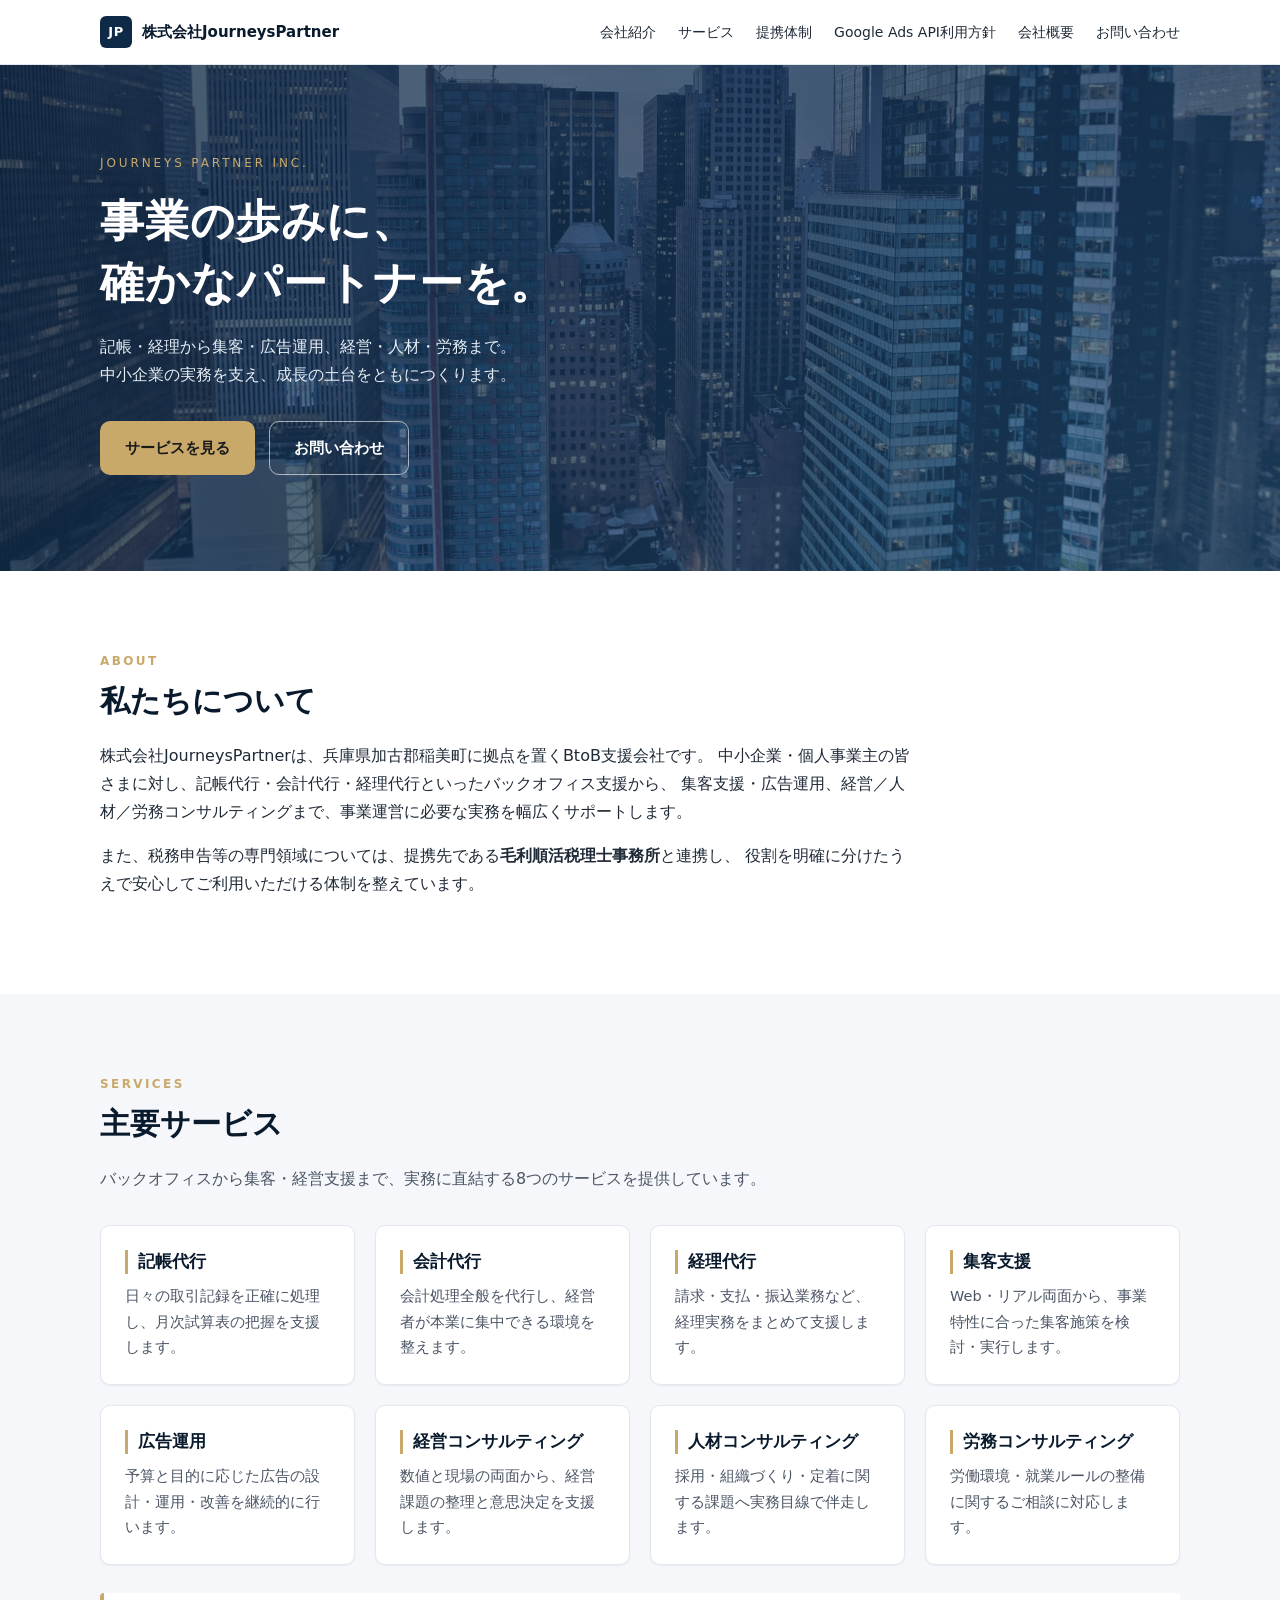
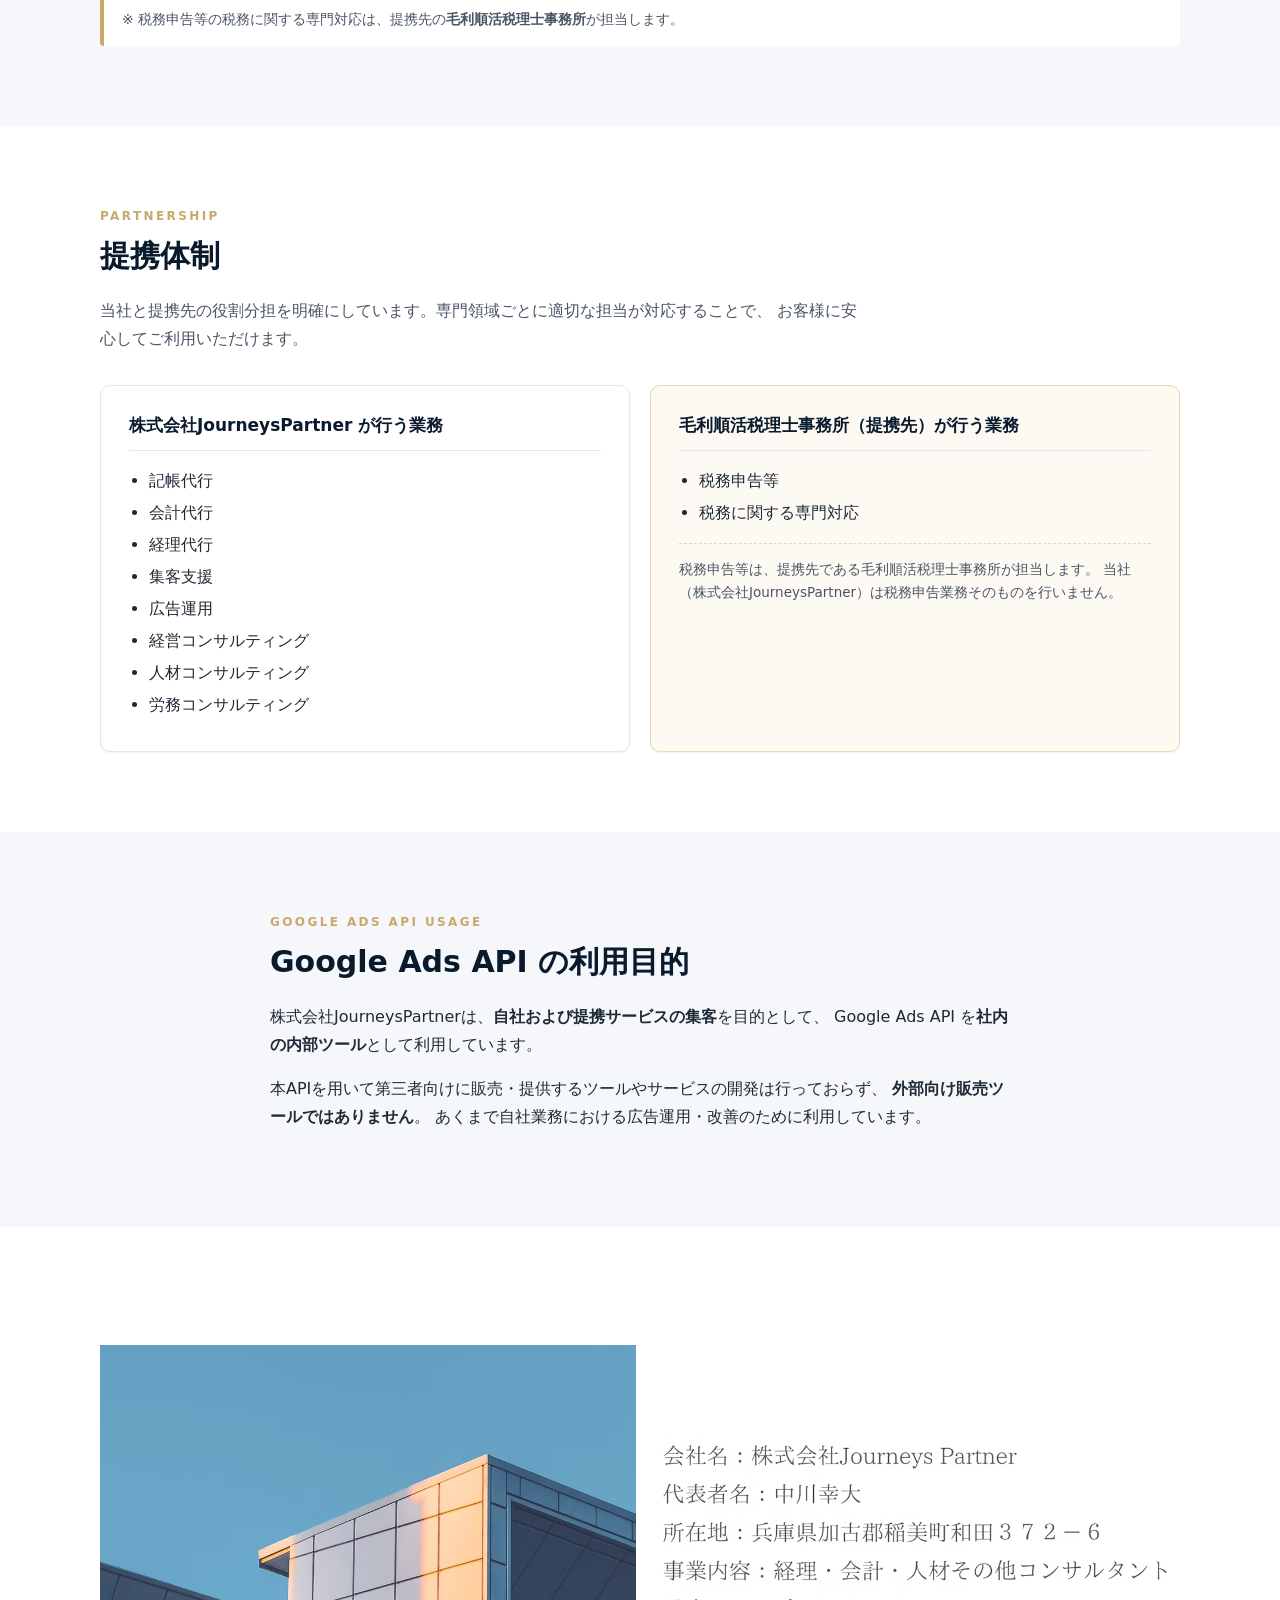
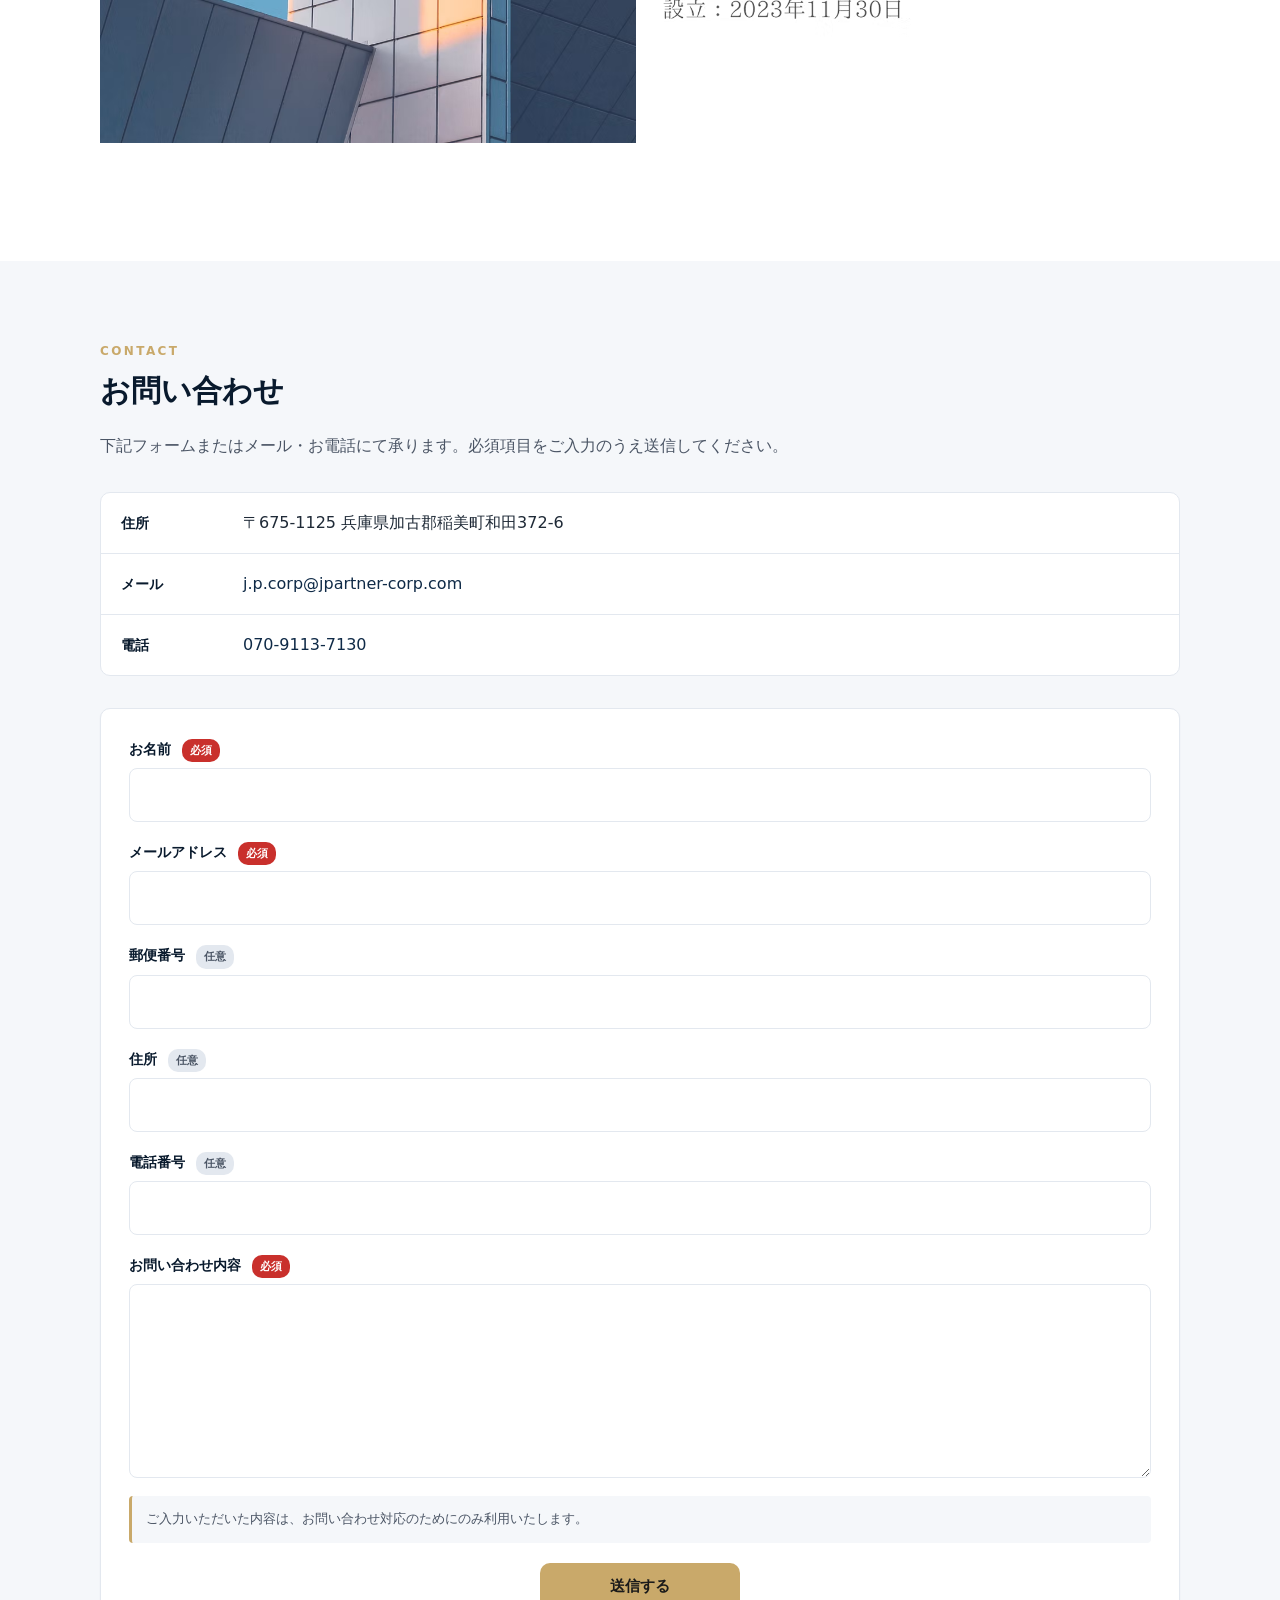
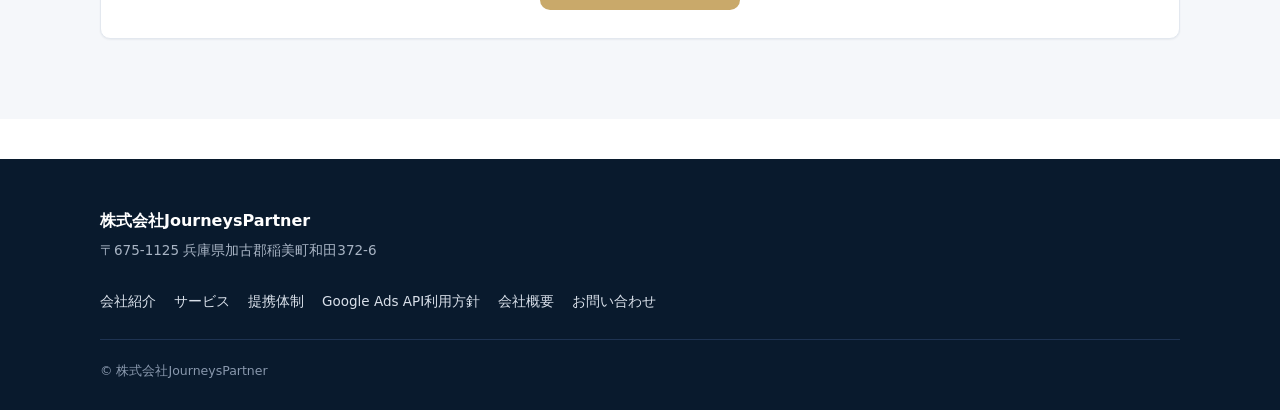
==== commit 5c34f368: "refactor: company section to plain 2-column image layout - 会社概要セクションからテキスト/見出し/dl を削除し画像2枚のみに - カード装" ====
--- a/index.html
+++ b/index.html
@@ -193,39 +193,16 @@
   </section>
 
   <!-- Company image -->
-  <section id="company" class="section">
-    <div class="container">
-      <p class="section-eyebrow">Company</p>
-      <h2 class="section-title">会社概要</h2>
-      <p class="section-desc">
-        会社概要は下記の通りです。最新の事業内容は本ページ「主要サービス」および「提携体制」セクションもあわせてご確認ください。
-      </p>
-
+  <section id="company" class="section section-company" aria-label="会社概要">
+    <div class="container">
       <div class="company-visual">
         <figure class="company-visual-item">
-          <img src="assets/company-left.png"
-               alt="株式会社JourneysPartner 会社紹介ビジュアル"
-               loading="lazy" />
+          <img src="assets/company-left.png" alt="" loading="lazy" />
         </figure>
         <figure class="company-visual-item">
-          <img src="assets/company-profile.png"
-               alt="株式会社JourneysPartner 会社概要"
-               loading="lazy" />
+          <img src="assets/company-profile.png" alt="" loading="lazy" />
         </figure>
       </div>
-
-      <dl class="company-meta">
-        <div><dt>会社名</dt><dd>株式会社JourneysPartner</dd></div>
-        <div><dt>代表者</dt><dd>中川幹太</dd></div>
-        <div><dt>所在地</dt><dd>〒675-1125 兵庫県加古郡稲美町和田372-6</dd></div>
-        <div><dt>設立</dt><dd>2023年11月30日</dd></div>
-        <div><dt>事業内容</dt>
-          <dd>
-            記帳代行／会計代行／経理代行／集客支援／広告運用／経営コンサルティング／人材コンサルティング／労務コンサルティング
-            <br /><small>※ 税務申告等は提携先の毛利順活税理士事務所が担当</small>
-          </dd>
-        </div>
-      </dl>
     </div>
   </section>
 
--- a/css/style.css
+++ b/css/style.css
@@ -191,26 +191,31 @@
   border-color: var(--color-frame);
 }
 
-/* Company visual (2-column on desktop) */
+/* Company visual — plain 2-column images only */
+.section-company { padding: 48px 0; }
 .company-visual {
   display: grid;
   grid-template-columns: 1fr 1fr;
-  gap: 24px;
-  margin: 0 0 32px;
-  align-items: stretch;
+  gap: 8px;
+  align-items: center;
+  margin: 0;
 }
 .company-visual-item {
   margin: 0;
-  background: #fff;
-  border: 1px solid var(--color-border);
-  border-radius: var(--radius);
-  box-shadow: var(--shadow-sm);
-  padding: 16px;
+  padding: 0;
+  background: none;
+  border: 0;
+  border-radius: 0;
+  box-shadow: none;
   display: flex;
   align-items: center;
   justify-content: center;
 }
-.company-visual-item img { width: 100%; height: auto; max-height: 420px; object-fit: contain; }
+.company-visual-item img {
+  width: 100%;
+  height: auto;
+  display: block;
+}
 
 /* Contact form */
 .contact-form {
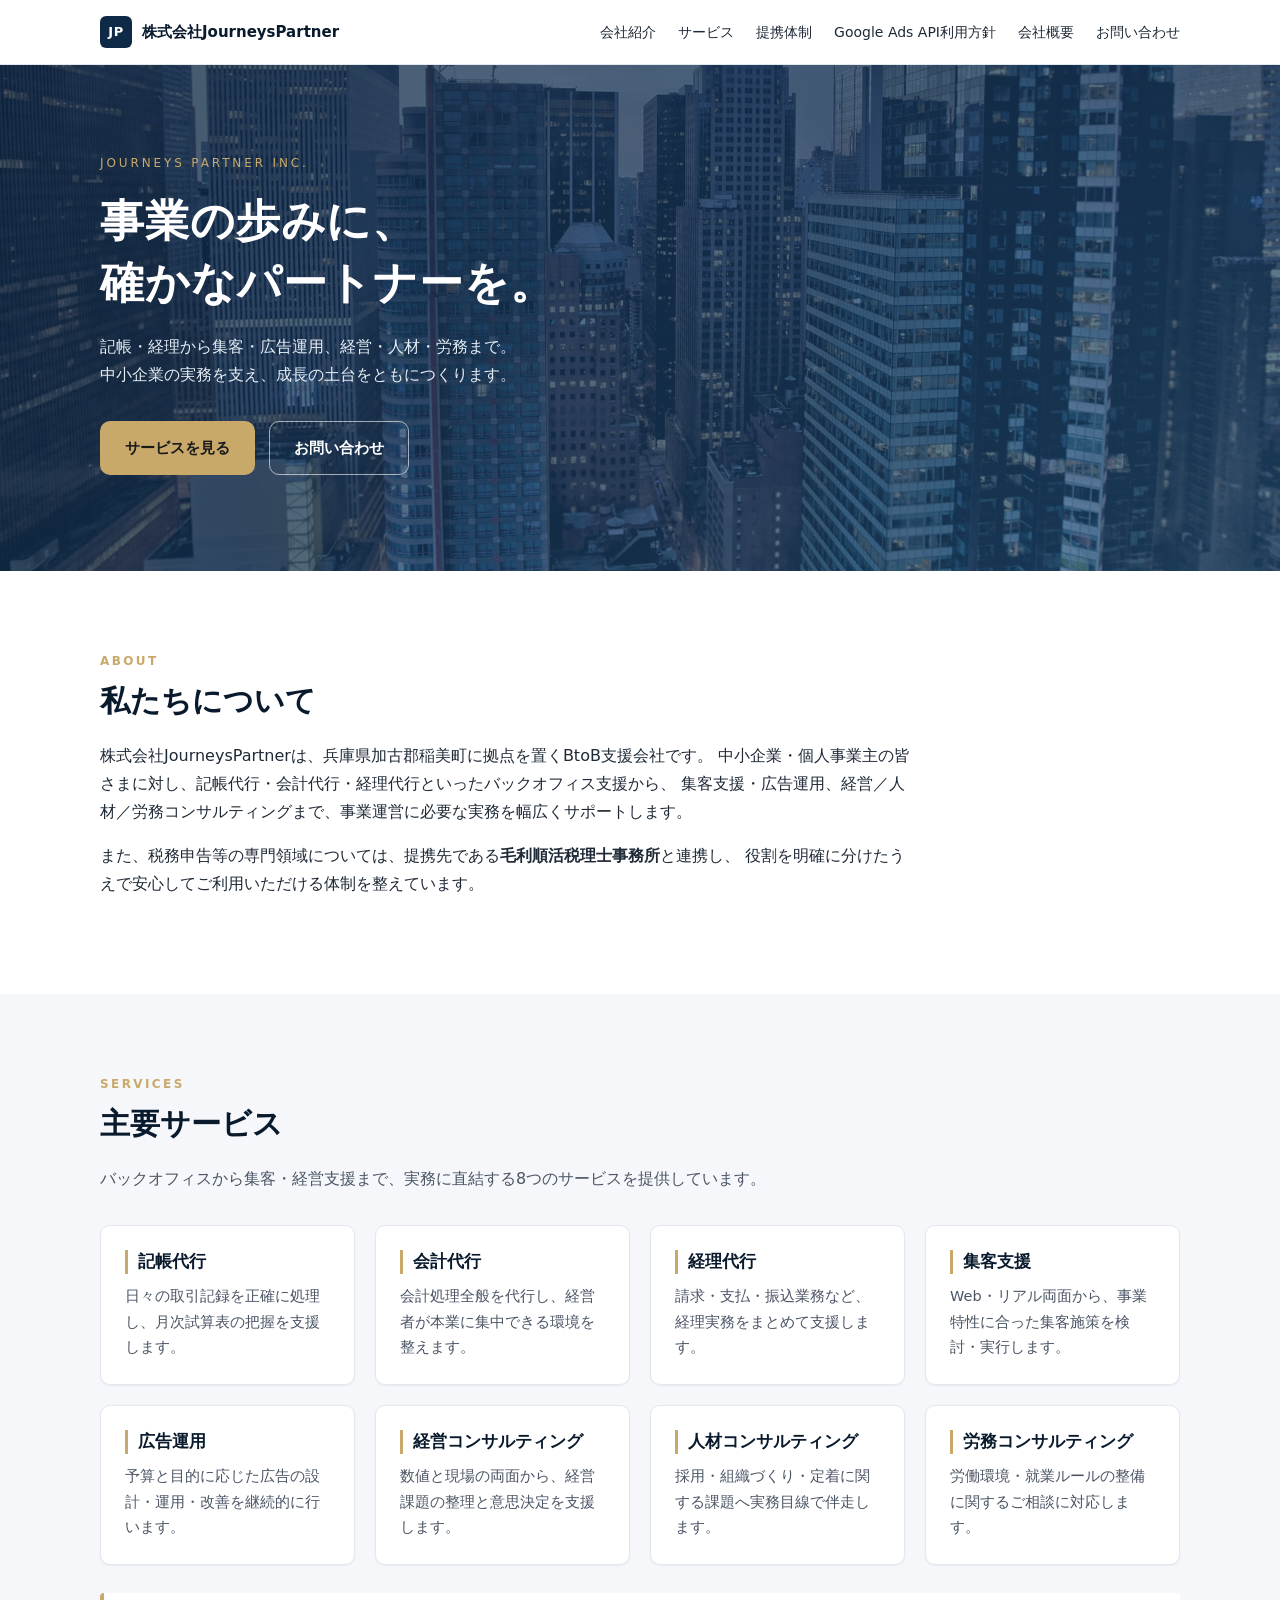
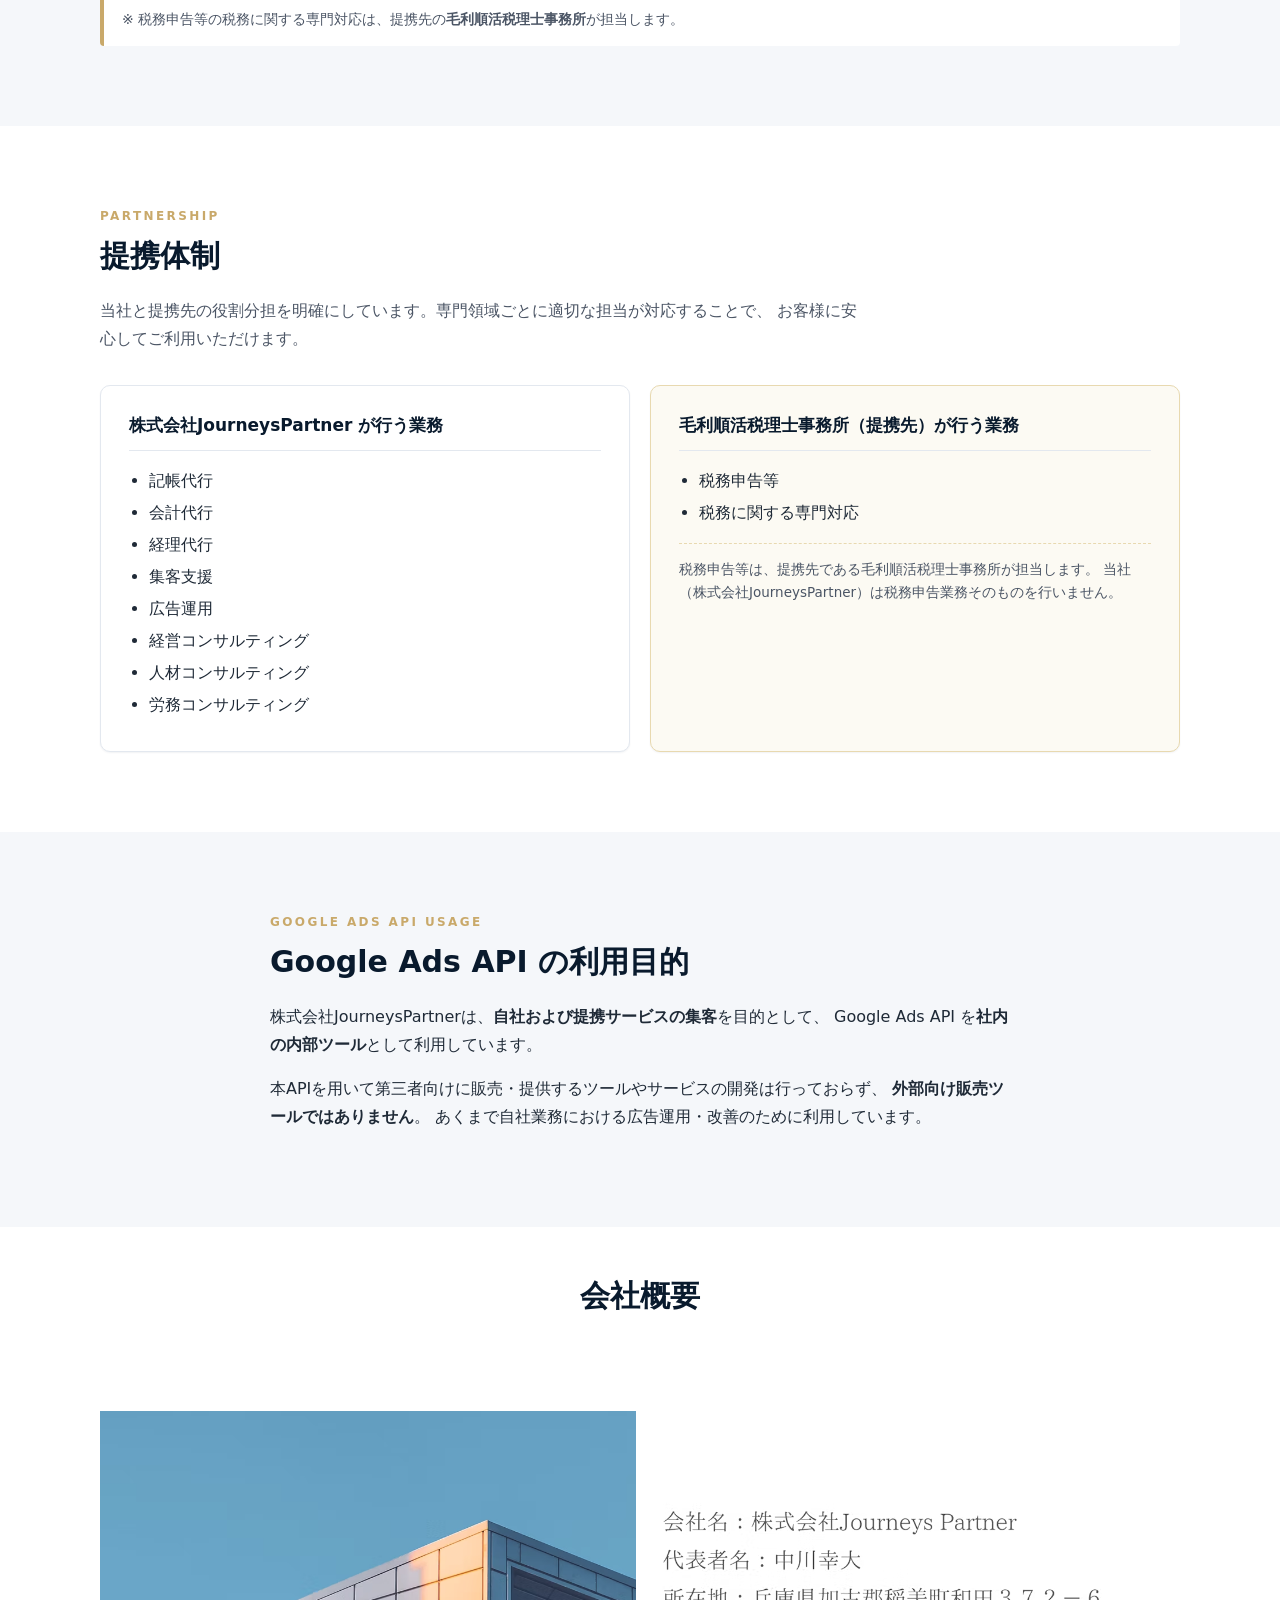
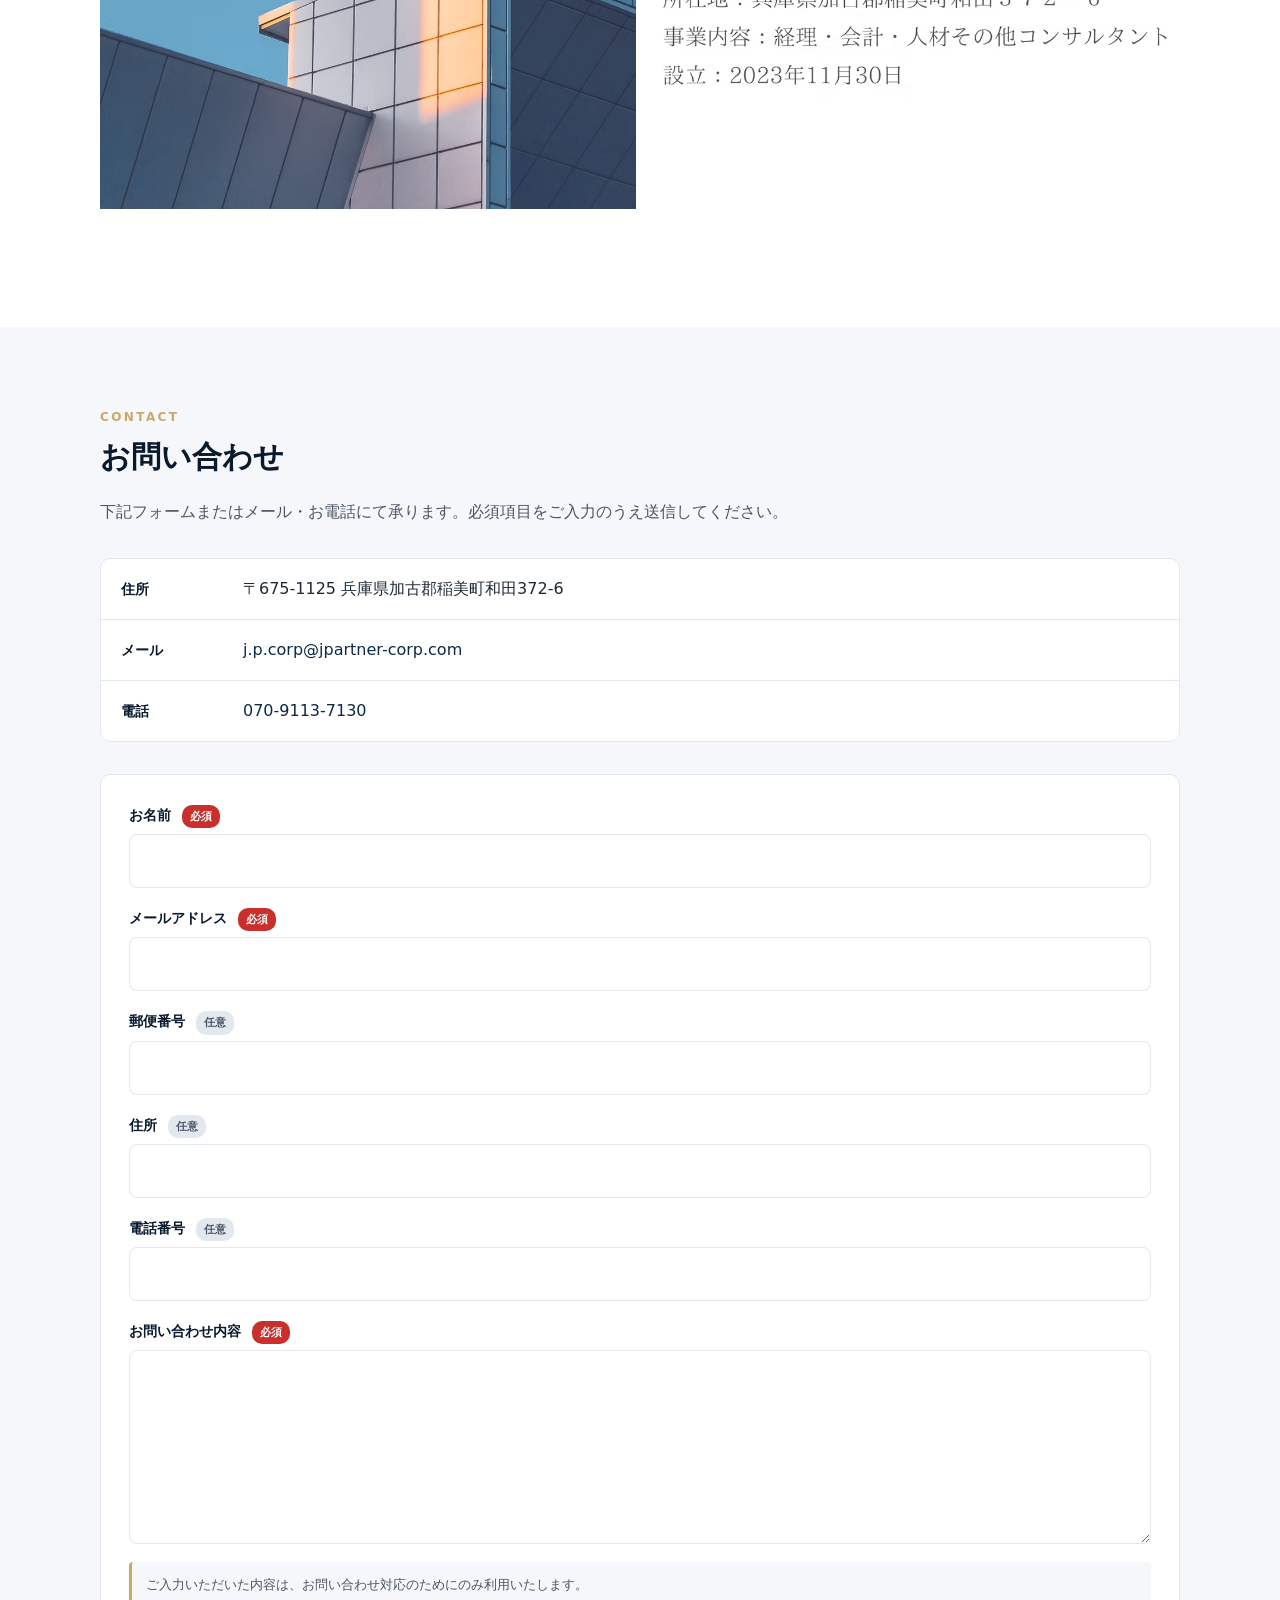
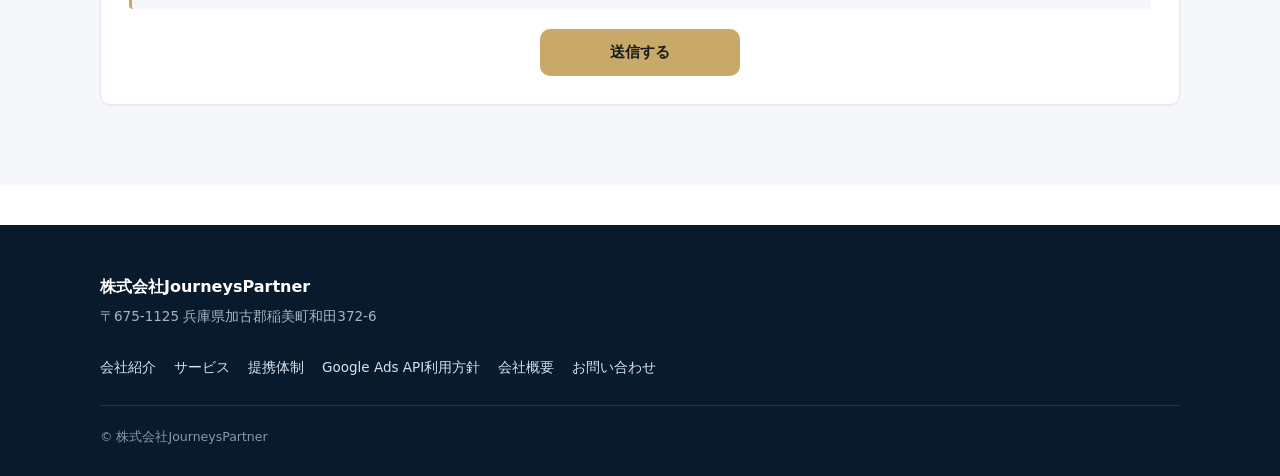
==== commit 563cae07: "feat: add 会社概要 heading above company image layout Co-Authored-By: Claude Opus 4.6 (1M context) <nore" ====
--- a/index.html
+++ b/index.html
@@ -195,6 +195,7 @@
   <!-- Company image -->
   <section id="company" class="section section-company" aria-label="会社概要">
     <div class="container">
+      <h2 class="section-title company-title">会社概要</h2>
       <div class="company-visual">
         <figure class="company-visual-item">
           <img src="assets/company-left.png" alt="" loading="lazy" />
--- a/css/style.css
+++ b/css/style.css
@@ -193,6 +193,7 @@
 
 /* Company visual — plain 2-column images only */
 .section-company { padding: 48px 0; }
+.company-title { text-align: center; margin: 0 0 24px; }
 .company-visual {
   display: grid;
   grid-template-columns: 1fr 1fr;
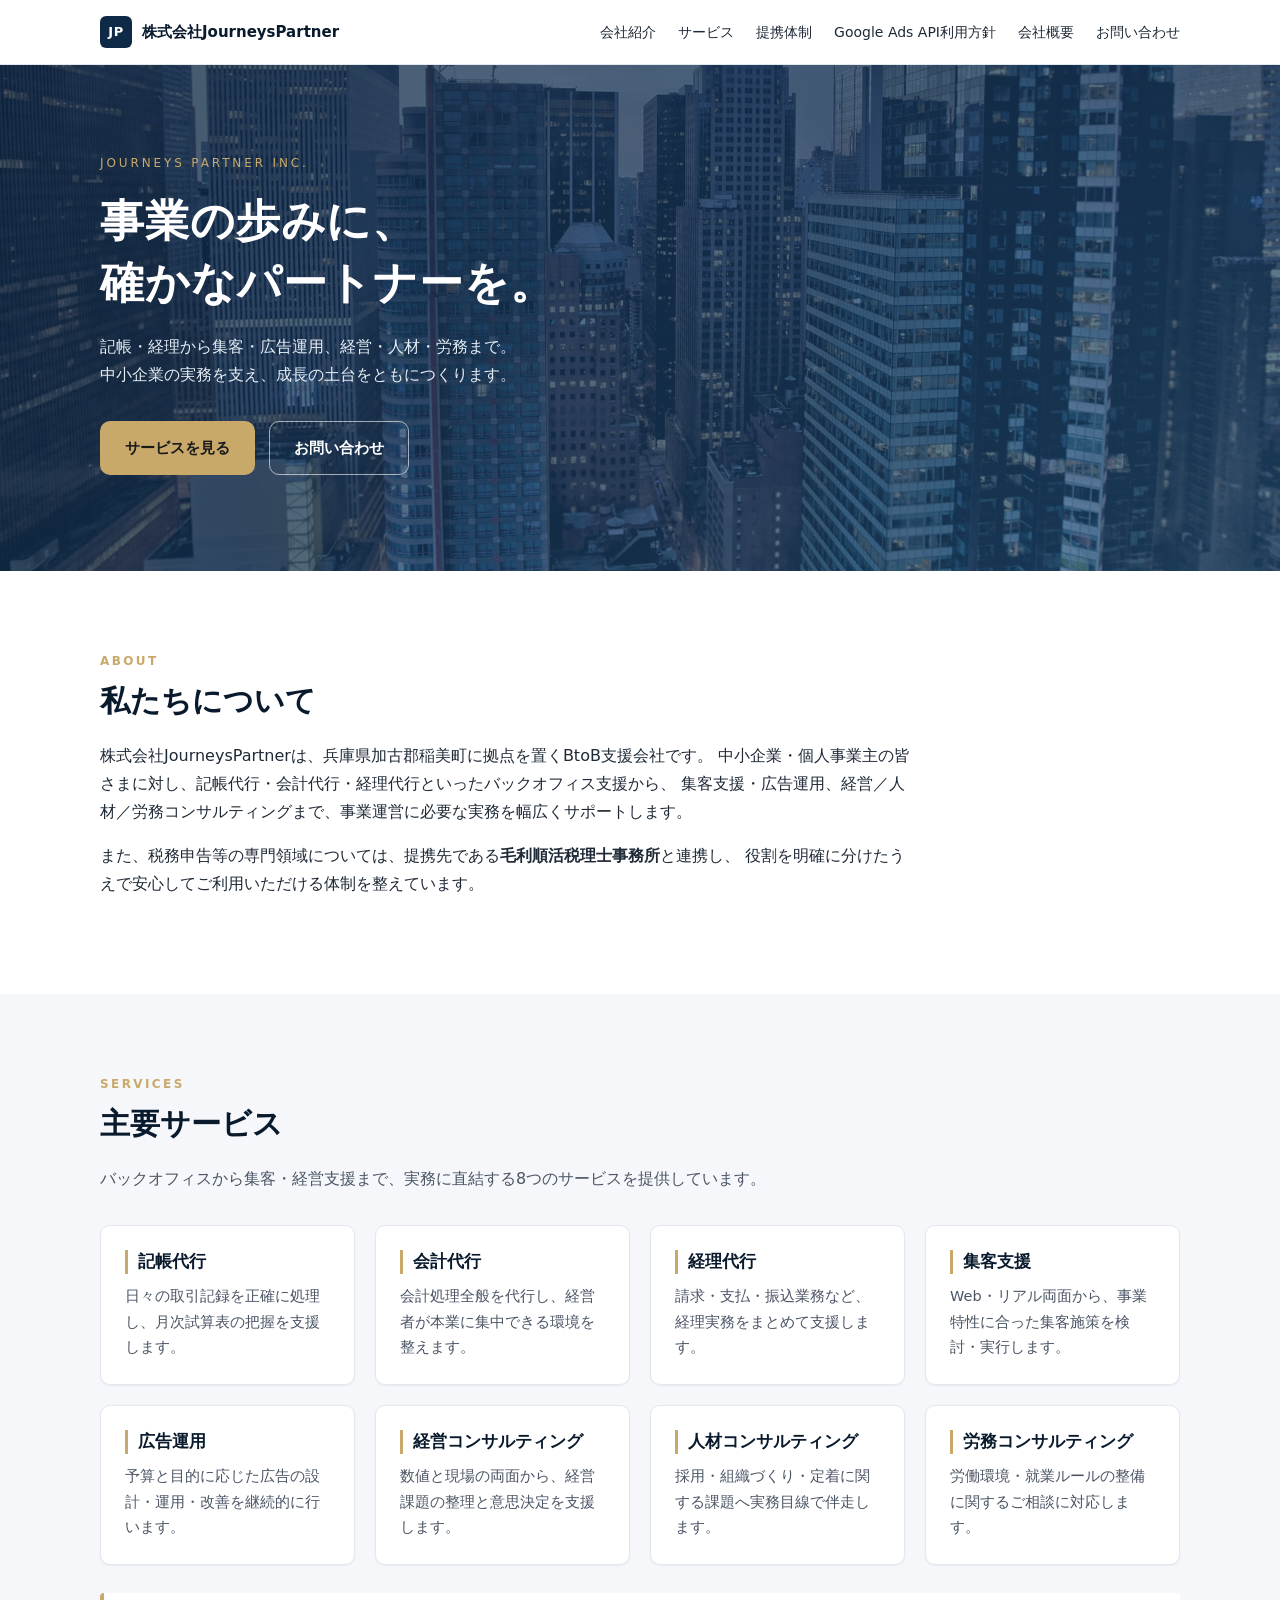
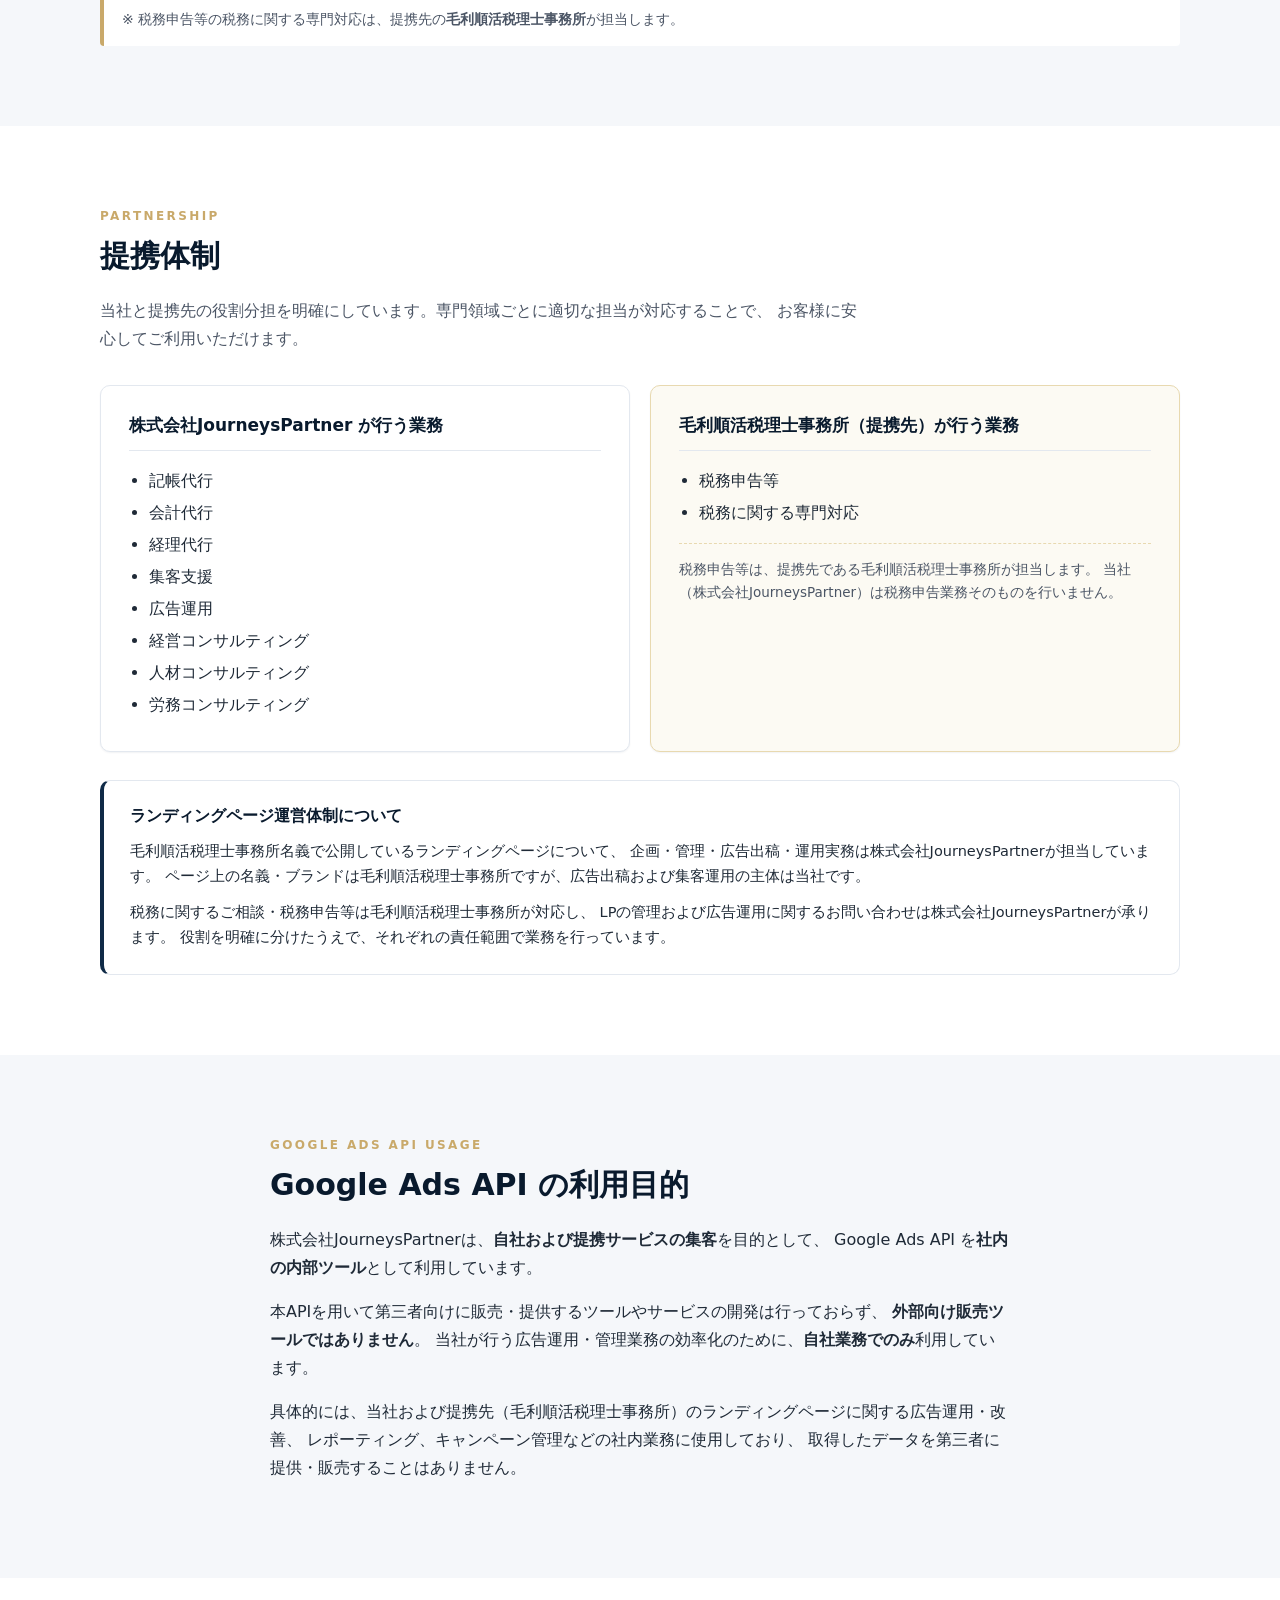
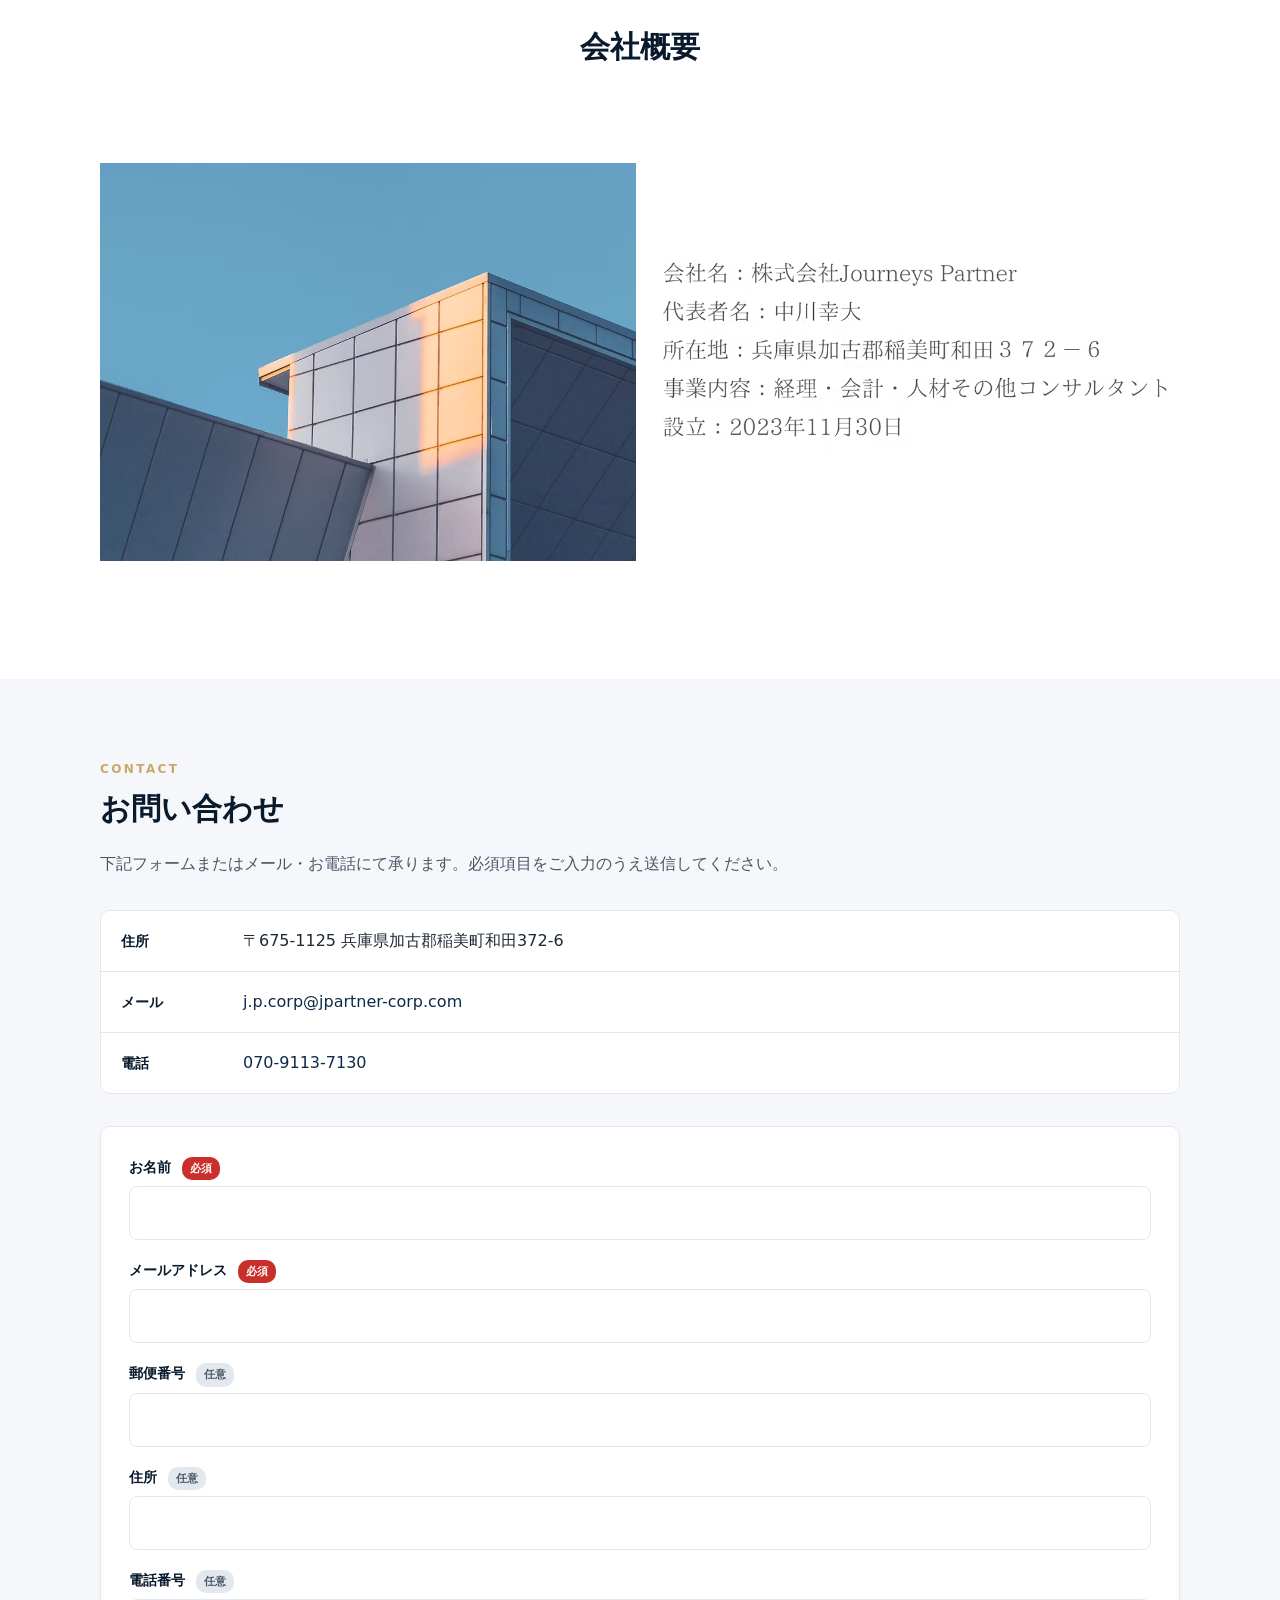
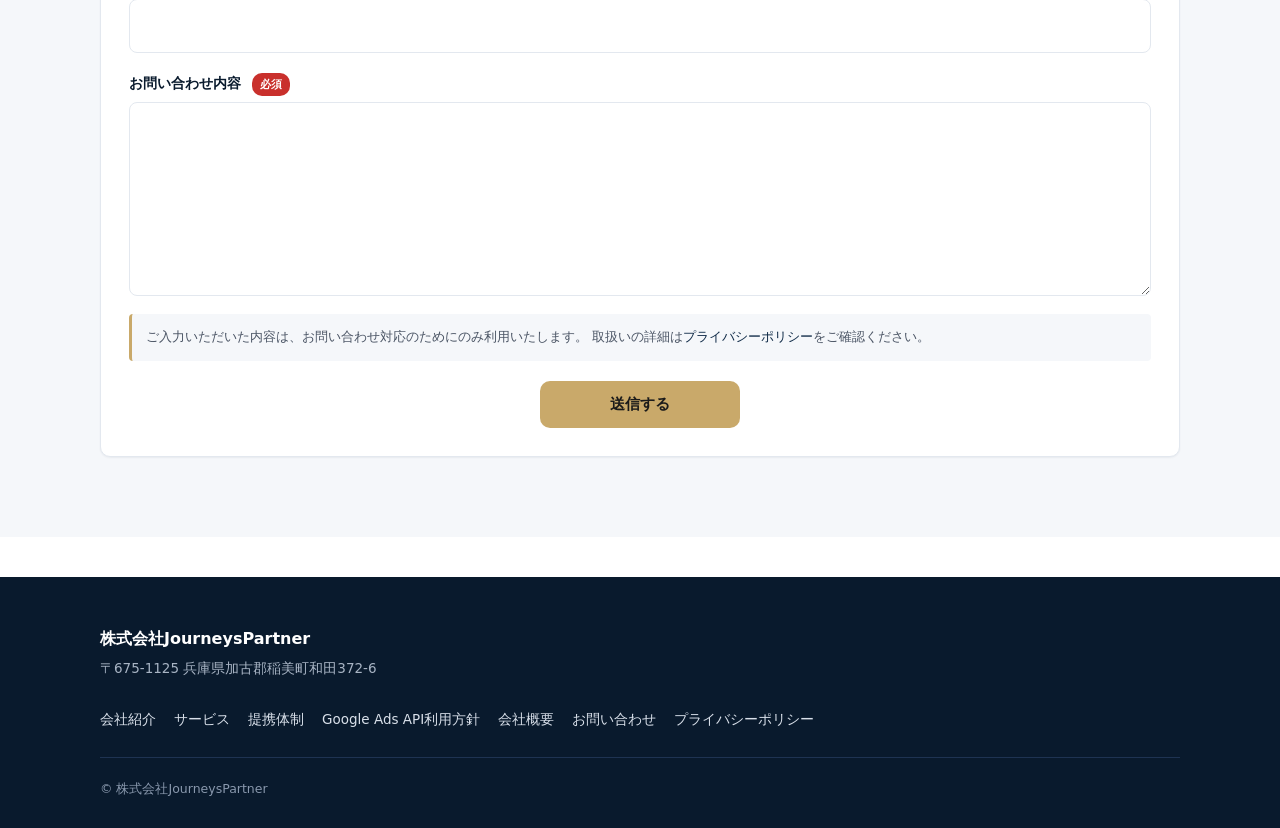
==== commit 00a25f3e: "feat: add privacy policy, LP operation clarification, ads API details - プライバシーポリシー(privacy.html)を新規追" ====
--- a/index.html
+++ b/index.html
@@ -172,6 +172,20 @@
           </p>
         </div>
       </div>
+
+      <div class="partnership-operation">
+        <h3>ランディングページ運営体制について</h3>
+        <p>
+          毛利順活税理士事務所名義で公開しているランディングページについて、
+          企画・管理・広告出稿・運用実務は株式会社JourneysPartnerが担当しています。
+          ページ上の名義・ブランドは毛利順活税理士事務所ですが、広告出稿および集客運用の主体は当社です。
+        </p>
+        <p>
+          税務に関するご相談・税務申告等は毛利順活税理士事務所が対応し、
+          LPの管理および広告運用に関するお問い合わせは株式会社JourneysPartnerが承ります。
+          役割を明確に分けたうえで、それぞれの責任範囲で業務を行っています。
+        </p>
+      </div>
     </div>
   </section>
 
@@ -187,7 +201,12 @@
       <p>
         本APIを用いて第三者向けに販売・提供するツールやサービスの開発は行っておらず、
         <strong>外部向け販売ツールではありません</strong>。
-        あくまで自社業務における広告運用・改善のために利用しています。
+        当社が行う広告運用・管理業務の効率化のために、<strong>自社業務でのみ</strong>利用しています。
+      </p>
+      <p>
+        具体的には、当社および提携先（毛利順活税理士事務所）のランディングページに関する広告運用・改善、
+        レポーティング、キャンペーン管理などの社内業務に使用しており、
+        取得したデータを第三者に提供・販売することはありません。
       </p>
     </div>
   </section>
@@ -265,6 +284,7 @@
 
         <p class="contact-form-note">
           ご入力いただいた内容は、お問い合わせ対応のためにのみ利用いたします。
+          取扱いの詳細は<a href="privacy.html">プライバシーポリシー</a>をご確認ください。
         </p>
 
         <div class="form-actions">
@@ -290,6 +310,7 @@
         <li><a href="#ads-policy">Google Ads API利用方針</a></li>
         <li><a href="#company">会社概要</a></li>
         <li><a href="#contact">お問い合わせ</a></li>
+        <li><a href="privacy.html">プライバシーポリシー</a></li>
       </ul>
     </nav>
     <p class="copyright">&copy; 株式会社JourneysPartner</p>
--- a/css/style.css
+++ b/css/style.css
@@ -175,6 +175,42 @@
   border-top: 1px dashed #e8d9b0;
   font-size: 13.5px; color: var(--color-text-muted);
 }
+.partnership-operation {
+  margin: 28px 0 0; padding: 24px 26px;
+  background: #fff; border: 1px solid var(--color-border);
+  border-left: 4px solid var(--color-primary);
+  border-radius: var(--radius);
+}
+.partnership-operation h3 {
+  margin: 0 0 12px; font-size: 16px;
+  color: var(--color-primary-strong);
+}
+.partnership-operation p {
+  margin: 0 0 10px; font-size: 14.5px; color: var(--color-text);
+}
+.partnership-operation p:last-child { margin-bottom: 0; }
+
+/* Privacy policy page */
+.policy-h2 {
+  font-size: 17px; margin: 32px 0 12px;
+  padding-bottom: 8px; border-bottom: 1px solid var(--color-border);
+  color: var(--color-primary-strong);
+}
+.policy-list { margin: 0 0 16px; padding-left: 22px; }
+.policy-list li { margin: 4px 0; }
+.policy-meta {
+  margin: 0 0 16px; border-top: 1px solid var(--color-border);
+}
+.policy-meta > div {
+  display: grid; grid-template-columns: 140px 1fr;
+  padding: 12px 4px; border-bottom: 1px solid var(--color-border);
+}
+.policy-meta dt { font-weight: 600; color: var(--color-primary-strong); margin: 0; }
+.policy-meta dd { margin: 0; }
+.policy-date { color: var(--color-text-muted); font-size: 13.5px; margin: 28px 0 20px; }
+@media (max-width: 840px) {
+  .policy-meta > div { grid-template-columns: 1fr; gap: 2px; }
+}
 
 /* Image frame */
 .image-frame {
